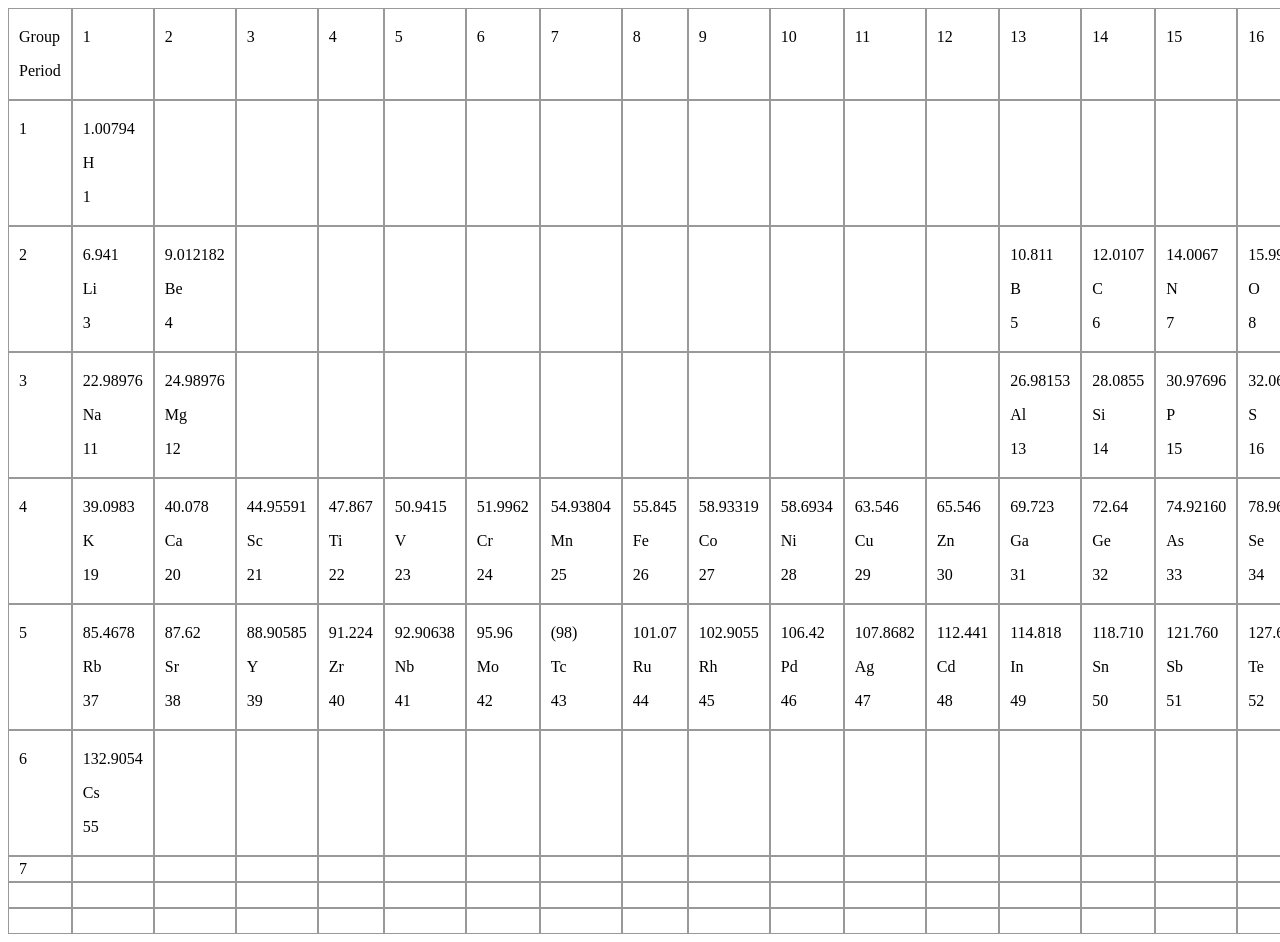
==== d00/ex01/mendeleiev.html @ 8013b0aa "ex00 finished, ex01 not yet" ====
<!-- *********************************************************************** -->
<!--                                                                         -->
<!--                                                      :::      ::::::::  -->
<!-- mendeleiev.html                                    :+:      :+:    :+:  -->
<!--                                                  +:+ +:+         +:+    -->
<!-- By: agalavan <marvin@42.fr>                    +#+  +:+       +#+       -->
<!--                                              +#+#+#+#+#+   +#+          -->
<!-- Created: 2018/04/02 13:09:57 by agalavan          #+#    #+#            -->
<!-- Updated: 2018/04/02 13:09:59 by agalavan         ###   ########.fr      -->
<!--                                                                         -->
<!-- *********************************************************************** -->

<!DOCTYPE html>
<html>
<head>
	<title>Periodic table</title>
	<style>
		/*body {
			margin: 0;
		}*/
		.divTable{
			display: table;
			width: 100%;
		}
		.divTableRow {
			display: table-row;
		}
		.divTableHeading {
			background-color: #EEE;
			display: table-header-group;
		}
		.divTableCell, .divTableHead {
			border: 1px solid #999999;
			display: table-cell;
			padding: 3px 10px;
		}
		.divTableHeading {
			background-color: #EEE;
			display: table-header-group;
			font-weight: bold;
		}
		.divTableFoot {
			background-color: #EEE;
			display: table-footer-group;
			font-weight: bold;
		}
		.divTableBody {
			display: table-row-group;
		}
	</style>
</head>
<body>
	<div class="divTable">
		<div class="divTableBody">
			<div class="divTableRow">
				<div class="divTableCell">
					<p>Group</p>
					<p>Period</p>
				</div>
				<div class="divTableCell">1</div>
				<div class="divTableCell">2</div>
				<div class="divTableCell">3</div>
				<div class="divTableCell">4</div>
				<div class="divTableCell">5</div>
				<div class="divTableCell">6</div>
				<div class="divTableCell">7</div>
				<div class="divTableCell">8</div>
				<div class="divTableCell">9</div>
				<div class="divTableCell">10</div>
				<div class="divTableCell">11</div>
				<div class="divTableCell">12</div>
				<div class="divTableCell">13</div>
				<div class="divTableCell">14</div>
				<div class="divTableCell">15</div>
				<div class="divTableCell">16</div>
				<div class="divTableCell">17</div>
				<div class="divTableCell">18</div>
			</div>
			<div class="divTableRow">
				<div class="divTableCell">1</div>
				<div class="divTableCell">
					<p>1.00794</p>
					<p>H</p>
					<p>1</p>
				</div>
				<div class="divTableCell">&nbsp;</div>
				<div class="divTableCell">&nbsp;</div>
				<div class="divTableCell">&nbsp;</div>
				<div class="divTableCell">&nbsp;</div>
				<div class="divTableCell">&nbsp;</div>
				<div class="divTableCell">&nbsp;</div>
				<div class="divTableCell">&nbsp;</div>
				<div class="divTableCell">&nbsp;</div>
				<div class="divTableCell">&nbsp;</div>
				<div class="divTableCell">&nbsp;</div>
				<div class="divTableCell">&nbsp;</div>
				<div class="divTableCell">&nbsp;</div>
				<div class="divTableCell">&nbsp;</div>
				<div class="divTableCell">&nbsp;</div>
				<div class="divTableCell">&nbsp;</div>
				<div class="divTableCell">&nbsp;</div>
				<div class="divTableCell">
					<p>4.002602</p>
					<p>He</p>
					<p>2</p>
				</div>
			</div>
			<div class="divTableRow">
				<div class="divTableCell">2</div>
				<div class="divTableCell">
					<p>6.941</p>
					<p>Li</p>
					<p>3</p>
				</div>
				<div class="divTableCell">
					<p>9.012182</p>
					<p>Be</p>
					<p>4</p>
				</div>
				<div class="divTableCell">&nbsp;</div>
				<div class="divTableCell">&nbsp;</div>
				<div class="divTableCell">&nbsp;</div>
				<div class="divTableCell">&nbsp;</div>
				<div class="divTableCell">&nbsp;</div>
				<div class="divTableCell">&nbsp;</div>
				<div class="divTableCell">&nbsp;</div>
				<div class="divTableCell">&nbsp;</div>
				<div class="divTableCell">&nbsp;</div>
				<div class="divTableCell">&nbsp;</div>
				<div class="divTableCell">
					<p>10.811</p>
					<p>B</p>
					<p>5</p>
				</div>
				<div class="divTableCell">
					<p>12.0107</p>
					<p>C</p>
					<p>6</p>
				</div>
				<div class="divTableCell">
					<p>14.0067</p>
					<p>N</p>
					<p>7</p>
				</div>
				<div class="divTableCell">
					<p>15.9994</p>
					<p>O</p>
					<p>8</p>
				</div>
				<div class="divTableCell">
					<p>18.998403</p>
					<p>F</p>
					<p>9</p>
				</div>
				<div class="divTableCell">
					<p>20.1797</p>
					<p>Ne</p>
					<p>10</p>
				</div>
			</div>
			<div class="divTableRow">
				<div class="divTableCell">3</div>
				<div class="divTableCell">
					<p>22.98976</p>
					<p>Na</p>
					<p>11</p>
				</div>
				<div class="divTableCell">
					<p>24.98976</p>
					<p>Mg</p>
					<p>12</p>
				</div>
				<div class="divTableCell">&nbsp;</div>
				<div class="divTableCell">&nbsp;</div>
				<div class="divTableCell">&nbsp;</div>
				<div class="divTableCell">&nbsp;</div>
				<div class="divTableCell">&nbsp;</div>
				<div class="divTableCell">&nbsp;</div>
				<div class="divTableCell">&nbsp;</div>
				<div class="divTableCell">&nbsp;</div>
				<div class="divTableCell">&nbsp;</div>
				<div class="divTableCell">&nbsp;</div>
				<div class="divTableCell">
					<p>26.98153</p>
					<p>Al</p>
					<p>13</p>
				</div>
				<div class="divTableCell">
					<p>28.0855</p>
					<p>Si</p>
					<p>14</p>
				</div>
				<div class="divTableCell">
					<p>30.97696</p>
					<p>P</p>
					<p>15</p>
				</div>
				<div class="divTableCell">
					<p>32.065</p>
					<p>S</p>
					<p>16</p>
				</div>
				<div class="divTableCell">
					<p>35.453</p>
					<p>Cl</p>
					<p>17</p>
				</div>
				<div class="divTableCell">
					<p>39.948</p>
					<p>Ar</p>
					<p>18</p>
				</div>
			</div>
			<div class="divTableRow">
				<div class="divTableCell">4</div>
				<div class="divTableCell">
					<p>39.0983</p>
					<p>K</p>
					<p>19</p>
				</div>
				<div class="divTableCell">
					<p>40.078</p>
					<p>Ca</p>
					<p>20</p>
				</div>
				<div class="divTableCell">
					<p>44.95591</p>
					<p>Sc</p>
					<p>21</p>
				</div>
				<div class="divTableCell">
					<p>47.867</p>
					<p>Ti</p>
					<p>22</p>
				</div>
				<div class="divTableCell">
					<p>50.9415</p>
					<p>V</p>
					<p>23</p>
				</div>
				<div class="divTableCell">
					<p>51.9962</p>
					<p>Cr</p>
					<p>24</p>
				</div>
				<div class="divTableCell">
					<p>54.93804</p>
					<p>Mn</p>
					<p>25</p>
				</div>
				<div class="divTableCell">
					<p>55.845</p>
					<p>Fe</p>
					<p>26</p>
				</div>
				<div class="divTableCell">
					<p>58.93319</p>
					<p>Co</p>
					<p>27</p>
				</div>
				<div class="divTableCell">
					<p>58.6934</p>
					<p>Ni</p>
					<p>28</p>
				</div>
				<div class="divTableCell">
					<p>63.546</p>
					<p>Cu</p>
					<p>29</p>
				</div>
				<div class="divTableCell">
					<p>65.546</p>
					<p>Zn</p>
					<p>30</p>
				</div>
				<div class="divTableCell">
					<p>69.723</p>
					<p>Ga</p>
					<p>31</p>
				</div>
				<div class="divTableCell">
					<p>72.64</p>
					<p>Ge</p>
					<p>32</p>
				</div>
				<div class="divTableCell">
					<p>74.92160</p>
					<p>As</p>
					<p>33</p>
				</div>
				<div class="divTableCell">
					<p>78.96</p>
					<p>Se</p>
					<p>34</p>
				</div>
				<div class="divTableCell">
					<p>79.904</p>
					<p>Br</p>
					<p>35</p>
				</div>
				<div class="divTableCell">
					<p>83.798</p>
					<p>Kr</p>
					<p>36</p>
				</div>
			</div>
			<div class="divTableRow">
				<div class="divTableCell">5</div>
				<div class="divTableCell">
					<p>85.4678</p>
					<p>Rb</p>
					<p>37</p>
				</div>
				<div class="divTableCell">
					<p>87.62</p>
					<p>Sr</p>
					<p>38</p>
				</div>
				<div class="divTableCell">
					<p>88.90585</p>
					<p>Y</p>
					<p>39</p>
				</div>
				<div class="divTableCell">
					<p>91.224</p>
					<p>Zr</p>
					<p>40</p>
				</div>
				<div class="divTableCell">
					<p>92.90638</p>
					<p>Nb</p>
					<p>41</p>
				</div>
				<div class="divTableCell">
					<p>95.96</p>
					<p>Mo</p>
					<p>42</p>
				</div>
				<div class="divTableCell">
					<p>(98)</p>
					<p>Tc</p>
					<p>43</p>
				</div>
				<div class="divTableCell">
					<p>101.07</p>
					<p>Ru</p>
					<p>44</p>
				</div>
				<div class="divTableCell">
					<p>102.9055</p>
					<p>Rh</p>
					<p>45</p>
				</div>
				<div class="divTableCell">
					<p>106.42</p>
					<p>Pd</p>
					<p>46</p>
				</div>
				<div class="divTableCell">
					<p>107.8682</p>
					<p>Ag</p>
					<p>47</p>
				</div>
				<div class="divTableCell">
					<p>112.441</p>
					<p>Cd</p>
					<p>48</p>
				</div>
				<div class="divTableCell">
					<p>114.818</p>
					<p>In</p>
					<p>49</p>
				</div>
				<div class="divTableCell">
					<p>118.710</p>
					<p>Sn</p>
					<p>50</p>
				</div>
				<div class="divTableCell">
					<p>121.760</p>
					<p>Sb</p>
					<p>51</p>
				</div>
				<div class="divTableCell">
					<p>127.60</p>
					<p>Te</p>
					<p>52</p>
				</div>
				<div class="divTableCell">
					<p>126.9044</p>
					<p>I</p>
					<p>53</p>
				</div>
				<div class="divTableCell">
					<p>131.293</p>
					<p>Xe</p>
					<p>54</p>
				</div>
			</div>
			<div class="divTableRow">
				<div class="divTableCell">6</div>
				<div class="divTableCell">
					<p>132.9054</p>
					<p>Cs</p>
					<p>55</p>
				</div>
				<div class="divTableCell">&nbsp;</div>
				<div class="divTableCell">&nbsp;</div>
				<div class="divTableCell">&nbsp;</div>
				<div class="divTableCell">&nbsp;</div>
				<div class="divTableCell">&nbsp;</div>
				<div class="divTableCell">&nbsp;</div>
				<div class="divTableCell">&nbsp;</div>
				<div class="divTableCell">&nbsp;</div>
				<div class="divTableCell">&nbsp;</div>
				<div class="divTableCell">&nbsp;</div>
				<div class="divTableCell">&nbsp;</div>
				<div class="divTableCell">&nbsp;</div>
				<div class="divTableCell">&nbsp;</div>
				<div class="divTableCell">&nbsp;</div>
				<div class="divTableCell">&nbsp;</div>
				<div class="divTableCell">&nbsp;</div>
				<div class="divTableCell">&nbsp;</div>
			</div>
			<div class="divTableRow">
				<div class="divTableCell">7</div>
				<div class="divTableCell">&nbsp;</div>
				<div class="divTableCell">&nbsp;</div>
				<div class="divTableCell">&nbsp;</div>
				<div class="divTableCell">&nbsp;</div>
				<div class="divTableCell">&nbsp;</div>
				<div class="divTableCell">&nbsp;</div>
				<div class="divTableCell">&nbsp;</div>
				<div class="divTableCell">&nbsp;</div>
				<div class="divTableCell">&nbsp;</div>
				<div class="divTableCell">&nbsp;</div>
				<div class="divTableCell">&nbsp;</div>
				<div class="divTableCell">&nbsp;</div>
				<div class="divTableCell">&nbsp;</div>
				<div class="divTableCell">&nbsp;</div>
				<div class="divTableCell">&nbsp;</div>
				<div class="divTableCell">&nbsp;</div>
				<div class="divTableCell">&nbsp;</div>
				<div class="divTableCell">&nbsp;</div>
			</div>
			<div class="divTableRow">
				<div class="divTableCell"></div>
				<div class="divTableCell">&nbsp;</div>
				<div class="divTableCell">&nbsp;</div>
				<div class="divTableCell">&nbsp;</div>
				<div class="divTableCell">&nbsp;</div>
				<div class="divTableCell">&nbsp;</div>
				<div class="divTableCell">&nbsp;</div>
				<div class="divTableCell">&nbsp;</div>
				<div class="divTableCell">&nbsp;</div>
				<div class="divTableCell">&nbsp;</div>
				<div class="divTableCell">&nbsp;</div>
				<div class="divTableCell">&nbsp;</div>
				<div class="divTableCell">&nbsp;</div>
				<div class="divTableCell">&nbsp;</div>
				<div class="divTableCell">&nbsp;</div>
				<div class="divTableCell">&nbsp;</div>
				<div class="divTableCell">&nbsp;</div>
				<div class="divTableCell">&nbsp;</div>
				<div class="divTableCell">&nbsp;</div>
			</div>
			<div class="divTableRow">
				<div class="divTableCell">&nbsp;</div>
				<div class="divTableCell">&nbsp;</div>
				<div class="divTableCell">&nbsp;</div>
				<div class="divTableCell">&nbsp;</div>
				<div class="divTableCell">&nbsp;</div>
				<div class="divTableCell">&nbsp;</div>
				<div class="divTableCell">&nbsp;</div>
				<div class="divTableCell">&nbsp;</div>
				<div class="divTableCell">&nbsp;</div>
				<div class="divTableCell">&nbsp;</div>
				<div class="divTableCell">&nbsp;</div>
				<div class="divTableCell">&nbsp;</div>
				<div class="divTableCell">&nbsp;</div>
				<div class="divTableCell">&nbsp;</div>
				<div class="divTableCell">&nbsp;</div>
				<div class="divTableCell">&nbsp;</div>
				<div class="divTableCell">&nbsp;</div>
				<div class="divTableCell">&nbsp;</div>
				<div class="divTableCell">&nbsp;</div>
			</div>
		</div>
	</div>
</body>
</html>
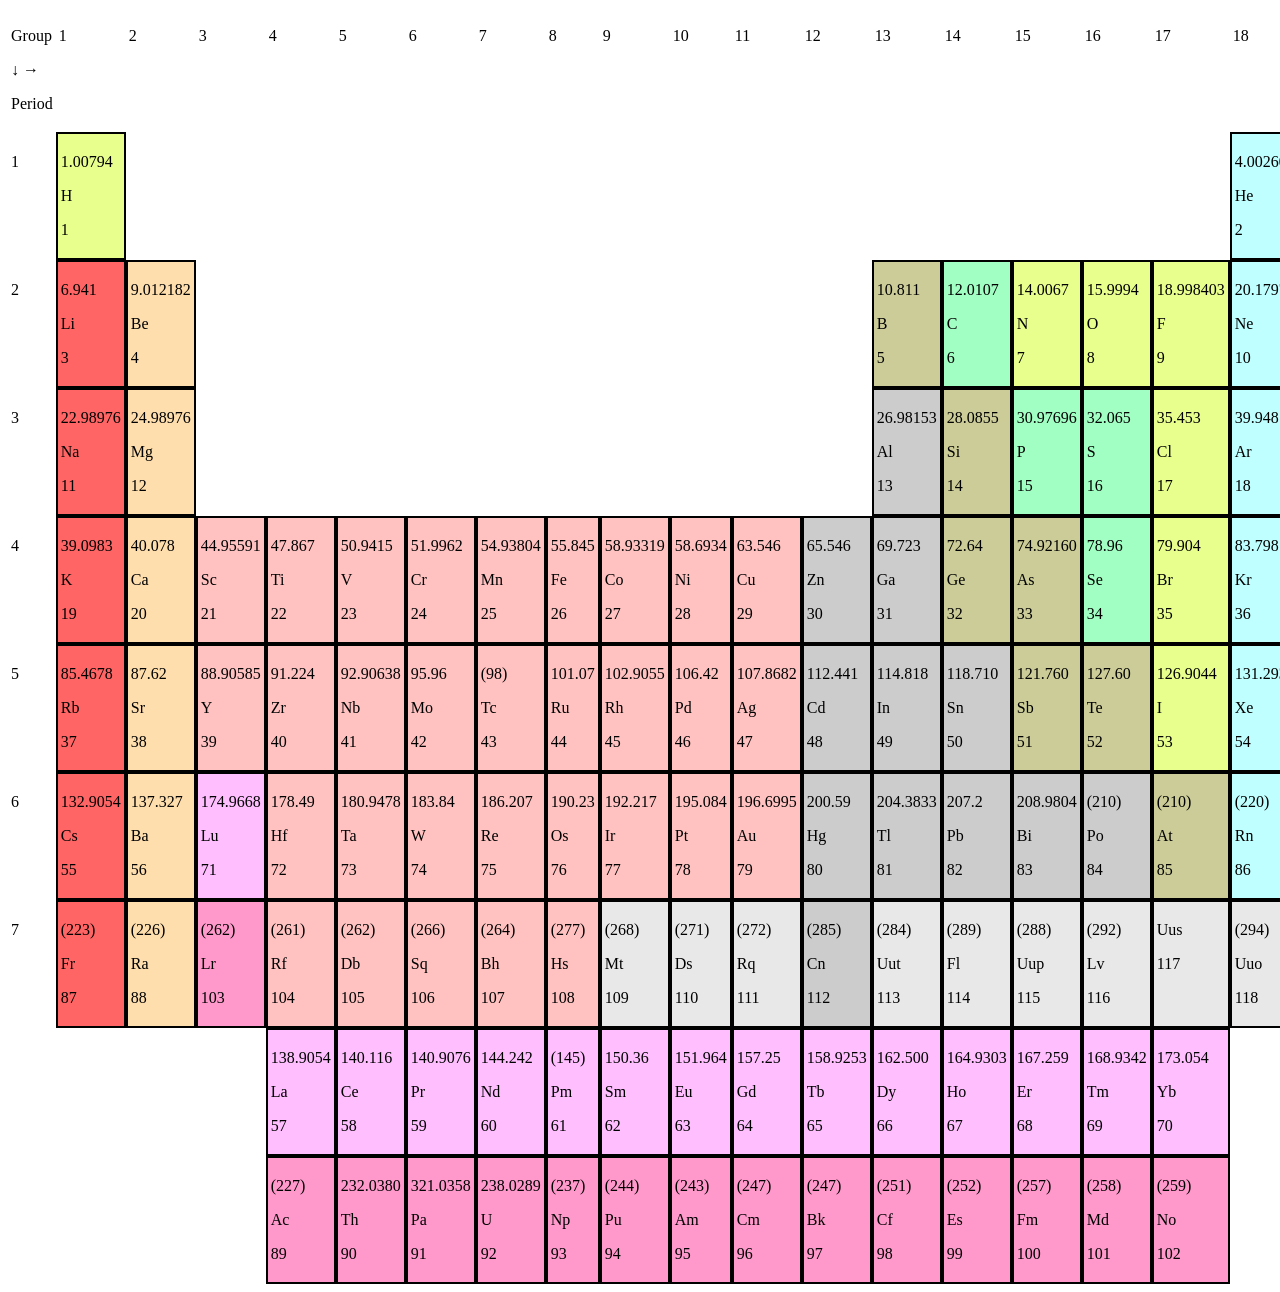
==== commit 9eafe4d9: "ex01 in process" ====
--- a/d00/ex01/mendeleiev.html
+++ b/d00/ex01/mendeleiev.html
@@ -30,9 +30,12 @@
 			display: table-header-group;
 		}
 		.divTableCell, .divTableHead {
-			border: 1px solid #999999;
+			border: 2px solid #000;
 			display: table-cell;
-			padding: 3px 10px;
+			padding: 3px 3px;
+			margin: 9px;
+			width: 30px;
+			height: 30px;
 		}
 		.divTableHeading {
 			background-color: #EEE;
@@ -47,443 +50,718 @@
 		.divTableBody {
 			display: table-row-group;
 		}
+
+		/* spicial styles */
+		.col-row-numbers {
+			background-color: #fff;
+			border: none;
+
+		}
+		.hide {
+			visibility: hidden;
+		}
+		.helium {background-color: #e8ff8e; }
+		.first-column {background-color: #ff6564; }
+		.second-column {background-color: #ffdead; }
+		.third-color {background-color: #ffc2c1; }
+		.fourth-color {background-color: #ffbfff; }
+		.fiveth-color {background-color: #ff99cc; }
+		.sixth-color {background-color: #e8e8e8; }
+		.seventh-color {background-color: #cccccc; }
+		.eighth-color {background-color: #cbcc97; }
+		.nineth-color {background-color: #a1ffc3; }
+		.tenth-color {background-color: #e8ff8e; }
+		.eleventh-color {background-color: #bfffff; }
 	</style>
 </head>
 <body>
 	<div class="divTable">
 		<div class="divTableBody">
 			<div class="divTableRow">
-				<div class="divTableCell">
+				<div class="divTableCell col-row-numbers">
 					<p>Group</p>
+					<p>&darr; &rarr;</p>
 					<p>Period</p>
 				</div>
-				<div class="divTableCell">1</div>
-				<div class="divTableCell">2</div>
-				<div class="divTableCell">3</div>
-				<div class="divTableCell">4</div>
-				<div class="divTableCell">5</div>
-				<div class="divTableCell">6</div>
-				<div class="divTableCell">7</div>
-				<div class="divTableCell">8</div>
-				<div class="divTableCell">9</div>
-				<div class="divTableCell">10</div>
-				<div class="divTableCell">11</div>
-				<div class="divTableCell">12</div>
-				<div class="divTableCell">13</div>
-				<div class="divTableCell">14</div>
-				<div class="divTableCell">15</div>
-				<div class="divTableCell">16</div>
-				<div class="divTableCell">17</div>
-				<div class="divTableCell">18</div>
-			</div>
-			<div class="divTableRow">
-				<div class="divTableCell">1</div>
-				<div class="divTableCell">
+				<div class="divTableCell col-row-numbers">1</div>
+				<div class="divTableCell col-row-numbers">2</div>
+				<div class="divTableCell col-row-numbers">3</div>
+				<div class="divTableCell col-row-numbers">4</div>
+				<div class="divTableCell col-row-numbers">5</div>
+				<div class="divTableCell col-row-numbers">6</div>
+				<div class="divTableCell col-row-numbers">7</div>
+				<div class="divTableCell col-row-numbers">8</div>
+				<div class="divTableCell col-row-numbers">9</div>
+				<div class="divTableCell col-row-numbers">10</div>
+				<div class="divTableCell col-row-numbers">11</div>
+				<div class="divTableCell col-row-numbers">12</div>
+				<div class="divTableCell col-row-numbers">13</div>
+				<div class="divTableCell col-row-numbers">14</div>
+				<div class="divTableCell col-row-numbers">15</div>
+				<div class="divTableCell col-row-numbers">16</div>
+				<div class="divTableCell col-row-numbers">17</div>
+				<div class="divTableCell col-row-numbers">18</div>
+			</div>
+			<div class="divTableRow">
+				<div class="divTableCell col-row-numbers">1</div>
+				<div class="divTableCell helium">
 					<p>1.00794</p>
 					<p>H</p>
 					<p>1</p>
 				</div>
-				<div class="divTableCell">&nbsp;</div>
-				<div class="divTableCell">&nbsp;</div>
-				<div class="divTableCell">&nbsp;</div>
-				<div class="divTableCell">&nbsp;</div>
-				<div class="divTableCell">&nbsp;</div>
-				<div class="divTableCell">&nbsp;</div>
-				<div class="divTableCell">&nbsp;</div>
-				<div class="divTableCell">&nbsp;</div>
-				<div class="divTableCell">&nbsp;</div>
-				<div class="divTableCell">&nbsp;</div>
-				<div class="divTableCell">&nbsp;</div>
-				<div class="divTableCell">&nbsp;</div>
-				<div class="divTableCell">&nbsp;</div>
-				<div class="divTableCell">&nbsp;</div>
-				<div class="divTableCell">&nbsp;</div>
-				<div class="divTableCell">&nbsp;</div>
-				<div class="divTableCell">
+				<div class="divTableCell hide">&nbsp;</div>
+				<div class="divTableCell hide">&nbsp;</div>
+				<div class="divTableCell hide">&nbsp;</div>
+				<div class="divTableCell hide">&nbsp;</div>
+				<div class="divTableCell hide">&nbsp;</div>
+				<div class="divTableCell hide">&nbsp;</div>
+				<div class="divTableCell hide">&nbsp;</div>
+				<div class="divTableCell hide">&nbsp;</div>
+				<div class="divTableCell hide">&nbsp;</div>
+				<div class="divTableCell hide">&nbsp;</div>
+				<div class="divTableCell hide">&nbsp;</div>
+				<div class="divTableCell hide">&nbsp;</div>
+				<div class="divTableCell hide">&nbsp;</div>
+				<div class="divTableCell hide">&nbsp;</div>
+				<div class="divTableCell hide">&nbsp;</div>
+				<div class="divTableCell hide">&nbsp;</div>
+				<div class="divTableCell eleventh-color">
 					<p>4.002602</p>
 					<p>He</p>
 					<p>2</p>
 				</div>
 			</div>
 			<div class="divTableRow">
-				<div class="divTableCell">2</div>
-				<div class="divTableCell">
+				<div class="divTableCell col-row-numbers">2</div>
+				<div class="divTableCell first-column">
 					<p>6.941</p>
 					<p>Li</p>
 					<p>3</p>
 				</div>
-				<div class="divTableCell">
+				<div class="divTableCell second-column">
 					<p>9.012182</p>
 					<p>Be</p>
 					<p>4</p>
 				</div>
-				<div class="divTableCell">&nbsp;</div>
-				<div class="divTableCell">&nbsp;</div>
-				<div class="divTableCell">&nbsp;</div>
-				<div class="divTableCell">&nbsp;</div>
-				<div class="divTableCell">&nbsp;</div>
-				<div class="divTableCell">&nbsp;</div>
-				<div class="divTableCell">&nbsp;</div>
-				<div class="divTableCell">&nbsp;</div>
-				<div class="divTableCell">&nbsp;</div>
-				<div class="divTableCell">&nbsp;</div>
-				<div class="divTableCell">
+				<div class="divTableCell hide">&nbsp;</div>
+				<div class="divTableCell hide">&nbsp;</div>
+				<div class="divTableCell hide">&nbsp;</div>
+				<div class="divTableCell hide">&nbsp;</div>
+				<div class="divTableCell hide">&nbsp;</div>
+				<div class="divTableCell hide">&nbsp;</div>
+				<div class="divTableCell hide">&nbsp;</div>
+				<div class="divTableCell hide">&nbsp;</div>
+				<div class="divTableCell hide">&nbsp;</div>
+				<div class="divTableCell hide">&nbsp;</div>
+				<div class="divTableCell eighth-color">
 					<p>10.811</p>
 					<p>B</p>
 					<p>5</p>
 				</div>
-				<div class="divTableCell">
+				<div class="divTableCell nineth-color">
 					<p>12.0107</p>
 					<p>C</p>
 					<p>6</p>
 				</div>
-				<div class="divTableCell">
+				<div class="divTableCell tenth-color">
 					<p>14.0067</p>
 					<p>N</p>
 					<p>7</p>
 				</div>
-				<div class="divTableCell">
+				<div class="divTableCell tenth-color">
 					<p>15.9994</p>
 					<p>O</p>
 					<p>8</p>
 				</div>
-				<div class="divTableCell">
+				<div class="divTableCell tenth-color">
 					<p>18.998403</p>
 					<p>F</p>
 					<p>9</p>
 				</div>
-				<div class="divTableCell">
+				<div class="divTableCell eleventh-color">
 					<p>20.1797</p>
 					<p>Ne</p>
 					<p>10</p>
 				</div>
 			</div>
 			<div class="divTableRow">
-				<div class="divTableCell">3</div>
-				<div class="divTableCell">
+				<div class="divTableCell col-row-numbers">3</div>
+				<div class="divTableCell first-column">
 					<p>22.98976</p>
 					<p>Na</p>
 					<p>11</p>
 				</div>
-				<div class="divTableCell">
+				<div class="divTableCell second-column">
 					<p>24.98976</p>
 					<p>Mg</p>
 					<p>12</p>
 				</div>
-				<div class="divTableCell">&nbsp;</div>
-				<div class="divTableCell">&nbsp;</div>
-				<div class="divTableCell">&nbsp;</div>
-				<div class="divTableCell">&nbsp;</div>
-				<div class="divTableCell">&nbsp;</div>
-				<div class="divTableCell">&nbsp;</div>
-				<div class="divTableCell">&nbsp;</div>
-				<div class="divTableCell">&nbsp;</div>
-				<div class="divTableCell">&nbsp;</div>
-				<div class="divTableCell">&nbsp;</div>
-				<div class="divTableCell">
+				<div class="divTableCell hide">&nbsp;</div>
+				<div class="divTableCell hide">&nbsp;</div>
+				<div class="divTableCell hide">&nbsp;</div>
+				<div class="divTableCell hide">&nbsp;</div>
+				<div class="divTableCell hide">&nbsp;</div>
+				<div class="divTableCell hide">&nbsp;</div>
+				<div class="divTableCell hide">&nbsp;</div>
+				<div class="divTableCell hide">&nbsp;</div>
+				<div class="divTableCell hide">&nbsp;</div>
+				<div class="divTableCell hide">&nbsp;</div>
+				<div class="divTableCell seventh-color">
 					<p>26.98153</p>
 					<p>Al</p>
 					<p>13</p>
 				</div>
-				<div class="divTableCell">
+				<div class="divTableCell eighth-color">
 					<p>28.0855</p>
 					<p>Si</p>
 					<p>14</p>
 				</div>
-				<div class="divTableCell">
+				<div class="divTableCell nineth-color">
 					<p>30.97696</p>
 					<p>P</p>
 					<p>15</p>
 				</div>
-				<div class="divTableCell">
+				<div class="divTableCell nineth-color">
 					<p>32.065</p>
 					<p>S</p>
 					<p>16</p>
 				</div>
-				<div class="divTableCell">
+				<div class="divTableCell tenth-color">
 					<p>35.453</p>
 					<p>Cl</p>
 					<p>17</p>
 				</div>
-				<div class="divTableCell">
+				<div class="divTableCell eleventh-color">
 					<p>39.948</p>
 					<p>Ar</p>
 					<p>18</p>
 				</div>
 			</div>
 			<div class="divTableRow">
-				<div class="divTableCell">4</div>
-				<div class="divTableCell">
+				<div class="divTableCell col-row-numbers">4</div>
+				<div class="divTableCell first-column">
 					<p>39.0983</p>
 					<p>K</p>
 					<p>19</p>
 				</div>
-				<div class="divTableCell">
+				<div class="divTableCell second-column">
 					<p>40.078</p>
 					<p>Ca</p>
 					<p>20</p>
 				</div>
-				<div class="divTableCell">
+				<div class="divTableCell third-color">
 					<p>44.95591</p>
 					<p>Sc</p>
 					<p>21</p>
 				</div>
-				<div class="divTableCell">
+				<div class="divTableCell third-color">
 					<p>47.867</p>
 					<p>Ti</p>
 					<p>22</p>
 				</div>
-				<div class="divTableCell">
+				<div class="divTableCell third-color">
 					<p>50.9415</p>
 					<p>V</p>
 					<p>23</p>
 				</div>
-				<div class="divTableCell">
+				<div class="divTableCell third-color">
 					<p>51.9962</p>
 					<p>Cr</p>
 					<p>24</p>
 				</div>
-				<div class="divTableCell">
+				<div class="divTableCell third-color">
 					<p>54.93804</p>
 					<p>Mn</p>
 					<p>25</p>
 				</div>
-				<div class="divTableCell">
+				<div class="divTableCell third-color">
 					<p>55.845</p>
 					<p>Fe</p>
 					<p>26</p>
 				</div>
-				<div class="divTableCell">
+				<div class="divTableCell third-color">
 					<p>58.93319</p>
 					<p>Co</p>
 					<p>27</p>
 				</div>
-				<div class="divTableCell">
+				<div class="divTableCell third-color">
 					<p>58.6934</p>
 					<p>Ni</p>
 					<p>28</p>
 				</div>
-				<div class="divTableCell">
+				<div class="divTableCell third-color">
 					<p>63.546</p>
 					<p>Cu</p>
 					<p>29</p>
 				</div>
-				<div class="divTableCell">
+				<div class="divTableCell seventh-color">
 					<p>65.546</p>
 					<p>Zn</p>
 					<p>30</p>
 				</div>
-				<div class="divTableCell">
+				<div class="divTableCell seventh-color">
 					<p>69.723</p>
 					<p>Ga</p>
 					<p>31</p>
 				</div>
-				<div class="divTableCell">
+				<div class="divTableCell eighth-color">
 					<p>72.64</p>
 					<p>Ge</p>
 					<p>32</p>
 				</div>
-				<div class="divTableCell">
+				<div class="divTableCell eighth-color">
 					<p>74.92160</p>
 					<p>As</p>
 					<p>33</p>
 				</div>
-				<div class="divTableCell">
+				<div class="divTableCell nineth-color">
 					<p>78.96</p>
 					<p>Se</p>
 					<p>34</p>
 				</div>
-				<div class="divTableCell">
+				<div class="divTableCell tenth-color">
 					<p>79.904</p>
 					<p>Br</p>
 					<p>35</p>
 				</div>
-				<div class="divTableCell">
+				<div class="divTableCell eleventh-color">
 					<p>83.798</p>
 					<p>Kr</p>
 					<p>36</p>
 				</div>
 			</div>
 			<div class="divTableRow">
-				<div class="divTableCell">5</div>
-				<div class="divTableCell">
+				<div class="divTableCell col-row-numbers">5</div>
+				<div class="divTableCell first-column">
 					<p>85.4678</p>
 					<p>Rb</p>
 					<p>37</p>
 				</div>
-				<div class="divTableCell">
+				<div class="divTableCell second-column">
 					<p>87.62</p>
 					<p>Sr</p>
 					<p>38</p>
 				</div>
-				<div class="divTableCell">
+				<div class="divTableCell third-color">
 					<p>88.90585</p>
 					<p>Y</p>
 					<p>39</p>
 				</div>
-				<div class="divTableCell">
+				<div class="divTableCell third-color">
 					<p>91.224</p>
 					<p>Zr</p>
 					<p>40</p>
 				</div>
-				<div class="divTableCell">
+				<div class="divTableCell third-color">
 					<p>92.90638</p>
 					<p>Nb</p>
 					<p>41</p>
 				</div>
-				<div class="divTableCell">
+				<div class="divTableCell third-color">
 					<p>95.96</p>
 					<p>Mo</p>
 					<p>42</p>
 				</div>
-				<div class="divTableCell">
+				<div class="divTableCell third-color">
 					<p>(98)</p>
 					<p>Tc</p>
 					<p>43</p>
 				</div>
-				<div class="divTableCell">
+				<div class="divTableCell third-color">
 					<p>101.07</p>
 					<p>Ru</p>
 					<p>44</p>
 				</div>
-				<div class="divTableCell">
+				<div class="divTableCell third-color">
 					<p>102.9055</p>
 					<p>Rh</p>
 					<p>45</p>
 				</div>
-				<div class="divTableCell">
+				<div class="divTableCell third-color">
 					<p>106.42</p>
 					<p>Pd</p>
 					<p>46</p>
 				</div>
-				<div class="divTableCell">
+				<div class="divTableCell third-color">
 					<p>107.8682</p>
 					<p>Ag</p>
 					<p>47</p>
 				</div>
-				<div class="divTableCell">
+				<div class="divTableCell seventh-color">
 					<p>112.441</p>
 					<p>Cd</p>
 					<p>48</p>
 				</div>
-				<div class="divTableCell">
+				<div class="divTableCell seventh-color">
 					<p>114.818</p>
 					<p>In</p>
 					<p>49</p>
 				</div>
-				<div class="divTableCell">
+				<div class="divTableCell seventh-color">
 					<p>118.710</p>
 					<p>Sn</p>
 					<p>50</p>
 				</div>
-				<div class="divTableCell">
+				<div class="divTableCell eighth-color">
 					<p>121.760</p>
 					<p>Sb</p>
 					<p>51</p>
 				</div>
-				<div class="divTableCell">
+				<div class="divTableCell eighth-color">
 					<p>127.60</p>
 					<p>Te</p>
 					<p>52</p>
 				</div>
-				<div class="divTableCell">
+				<div class="divTableCell tenth-color">
 					<p>126.9044</p>
 					<p>I</p>
 					<p>53</p>
 				</div>
-				<div class="divTableCell">
+				<div class="divTableCell eleventh-color">
 					<p>131.293</p>
 					<p>Xe</p>
 					<p>54</p>
 				</div>
 			</div>
 			<div class="divTableRow">
-				<div class="divTableCell">6</div>
-				<div class="divTableCell">
+				<div class="divTableCell col-row-numbers">6</div>
+				<div class="divTableCell first-column">
 					<p>132.9054</p>
 					<p>Cs</p>
 					<p>55</p>
 				</div>
-				<div class="divTableCell">&nbsp;</div>
-				<div class="divTableCell">&nbsp;</div>
-				<div class="divTableCell">&nbsp;</div>
-				<div class="divTableCell">&nbsp;</div>
-				<div class="divTableCell">&nbsp;</div>
-				<div class="divTableCell">&nbsp;</div>
-				<div class="divTableCell">&nbsp;</div>
-				<div class="divTableCell">&nbsp;</div>
-				<div class="divTableCell">&nbsp;</div>
-				<div class="divTableCell">&nbsp;</div>
-				<div class="divTableCell">&nbsp;</div>
-				<div class="divTableCell">&nbsp;</div>
-				<div class="divTableCell">&nbsp;</div>
-				<div class="divTableCell">&nbsp;</div>
-				<div class="divTableCell">&nbsp;</div>
-				<div class="divTableCell">&nbsp;</div>
-				<div class="divTableCell">&nbsp;</div>
-			</div>
-			<div class="divTableRow">
-				<div class="divTableCell">7</div>
-				<div class="divTableCell">&nbsp;</div>
-				<div class="divTableCell">&nbsp;</div>
-				<div class="divTableCell">&nbsp;</div>
-				<div class="divTableCell">&nbsp;</div>
-				<div class="divTableCell">&nbsp;</div>
-				<div class="divTableCell">&nbsp;</div>
-				<div class="divTableCell">&nbsp;</div>
-				<div class="divTableCell">&nbsp;</div>
-				<div class="divTableCell">&nbsp;</div>
-				<div class="divTableCell">&nbsp;</div>
-				<div class="divTableCell">&nbsp;</div>
-				<div class="divTableCell">&nbsp;</div>
-				<div class="divTableCell">&nbsp;</div>
-				<div class="divTableCell">&nbsp;</div>
-				<div class="divTableCell">&nbsp;</div>
-				<div class="divTableCell">&nbsp;</div>
-				<div class="divTableCell">&nbsp;</div>
-				<div class="divTableCell">&nbsp;</div>
-			</div>
-			<div class="divTableRow">
-				<div class="divTableCell"></div>
-				<div class="divTableCell">&nbsp;</div>
-				<div class="divTableCell">&nbsp;</div>
-				<div class="divTableCell">&nbsp;</div>
-				<div class="divTableCell">&nbsp;</div>
-				<div class="divTableCell">&nbsp;</div>
-				<div class="divTableCell">&nbsp;</div>
-				<div class="divTableCell">&nbsp;</div>
-				<div class="divTableCell">&nbsp;</div>
-				<div class="divTableCell">&nbsp;</div>
-				<div class="divTableCell">&nbsp;</div>
-				<div class="divTableCell">&nbsp;</div>
-				<div class="divTableCell">&nbsp;</div>
-				<div class="divTableCell">&nbsp;</div>
-				<div class="divTableCell">&nbsp;</div>
-				<div class="divTableCell">&nbsp;</div>
-				<div class="divTableCell">&nbsp;</div>
-				<div class="divTableCell">&nbsp;</div>
-				<div class="divTableCell">&nbsp;</div>
-			</div>
-			<div class="divTableRow">
-				<div class="divTableCell">&nbsp;</div>
-				<div class="divTableCell">&nbsp;</div>
-				<div class="divTableCell">&nbsp;</div>
-				<div class="divTableCell">&nbsp;</div>
-				<div class="divTableCell">&nbsp;</div>
-				<div class="divTableCell">&nbsp;</div>
-				<div class="divTableCell">&nbsp;</div>
-				<div class="divTableCell">&nbsp;</div>
-				<div class="divTableCell">&nbsp;</div>
-				<div class="divTableCell">&nbsp;</div>
-				<div class="divTableCell">&nbsp;</div>
-				<div class="divTableCell">&nbsp;</div>
-				<div class="divTableCell">&nbsp;</div>
-				<div class="divTableCell">&nbsp;</div>
-				<div class="divTableCell">&nbsp;</div>
-				<div class="divTableCell">&nbsp;</div>
-				<div class="divTableCell">&nbsp;</div>
-				<div class="divTableCell">&nbsp;</div>
-				<div class="divTableCell">&nbsp;</div>
+				<div class="divTableCell second-column">
+					<p>137.327</p>
+					<p>Ba</p>
+					<p>56</p>
+				</div>
+				<div class="divTableCell fourth-color">
+					<p>174.9668</p>
+					<p>Lu</p>
+					<p>71</p>
+				</div>
+				<div class="divTableCell third-color">
+					<p>178.49</p>
+					<p>Hf</p>
+					<p>72</p>
+				</div>
+				<div class="divTableCell third-color">
+					<p>180.9478</p>
+					<p>Ta</p>
+					<p>73</p>
+				</div>
+				<div class="divTableCell third-color">
+					<p>183.84</p>
+					<p>W</p>
+					<p>74</p>
+				</div>
+				<div class="divTableCell third-color">
+					<p>186.207</p>
+					<p>Re</p>
+					<p>75</p>
+				</div>
+				<div class="divTableCell third-color">
+					<p>190.23</p>
+					<p>Os</p>
+					<p>76</p>
+				</div>
+				<div class="divTableCell third-color">
+					<p>192.217</p>
+					<p>Ir</p>
+					<p>77</p>
+				</div>
+				<div class="divTableCell third-color">
+					<p>195.084</p>
+					<p>Pt</p>
+					<p>78</p>
+				</div>
+				<div class="divTableCell third-color">
+					<p>196.6995</p>
+					<p>Au</p>
+					<p>79</p>
+				</div>
+				<div class="divTableCell seventh-color">
+					<p>200.59</p>
+					<p>Hg</p>
+					<p>80</p>
+				</div>
+				<div class="divTableCell seventh-color">
+					<p>204.3833</p>
+					<p>Tl</p>
+					<p>81</p>
+				</div>
+				<div class="divTableCell seventh-color">
+					<p>207.2</p>
+					<p>Pb</p>
+					<p>82</p>
+				</div>
+				<div class="divTableCell seventh-color">
+					<p>208.9804</p>
+					<p>Bi</p>
+					<p>83</p>
+				</div>
+				<div class="divTableCell seventh-color">
+					<p>(210)</p>
+					<p>Po</p>
+					<p>84</p>
+				</div>
+				<div class="divTableCell eighth-color">
+					<p>(210)</p>
+					<p>At</p>
+					<p>85</p>
+				</div>
+				<div class="divTableCell eleventh-color">
+					<p>(220)</p>
+					<p>Rn</p>
+					<p>86</p>
+				</div>
+			</div>
+			<div class="divTableRow">
+				<div class="divTableCell col-row-numbers">7</div>
+				<div class="divTableCell first-column">
+					<p>(223)</p>
+					<p>Fr</p>
+					<p>87</p>
+				</div>
+				<div class="divTableCell second-column">
+					<p>(226)</p>
+					<p>Ra</p>
+					<p>88</p>
+				</div>
+				<div class="divTableCell fiveth-color">
+					<p>(262)</p>
+					<p>Lr</p>
+					<p>103</p>
+				</div>
+				<div class="divTableCell third-color">
+					<p>(261)</p>
+					<p>Rf</p>
+					<p>104</p>
+				</div>
+				<div class="divTableCell third-color">
+					<p>(262)</p>
+					<p>Db</p>
+					<p>105</p>
+				</div>
+				<div class="divTableCell third-color">
+					<p>(266)</p>
+					<p>Sq</p>
+					<p>106</p>
+				</div>
+				<div class="divTableCell third-color">
+					<p>(264)</p>
+					<p>Bh</p>
+					<p>107</p>
+				</div>
+				<div class="divTableCell third-color">
+					<p>(277)</p>
+					<p>Hs</p>
+					<p>108</p>
+				</div>
+				<div class="divTableCell sixth-color">
+					<p>(268)</p>
+					<p>Mt</p>
+					<p>109</p>
+				</div>
+				<div class="divTableCell sixth-color">
+					<p>(271)</p>
+					<p>Ds</p>
+					<p>110</p>
+				</div>
+				<div class="divTableCell sixth-color">
+					<p>(272)</p>
+					<p>Rq</p>
+					<p>111</p>
+				</div>
+				<div class="divTableCell seventh-color">
+					<p>(285)</p>
+					<p>Cn</p>
+					<p>112</p>
+				</div>
+				<div class="divTableCell sixth-color">
+					<p>(284)</p>
+					<p>Uut</p>
+					<p>113</p>
+				</div>
+				<div class="divTableCell sixth-color">
+					<p>(289)</p>
+					<p>Fl</p>
+					<p>114</p>
+				</div>
+				<div class="divTableCell sixth-color">
+					<p>(288)</p>
+					<p>Uup</p>
+					<p>115</p>
+				</div>
+				<div class="divTableCell sixth-color">
+					<p>(292)</p>
+					<p>Lv</p>
+					<p>116</p>
+				</div>
+				<div class="divTableCell sixth-color">
+					<p></p>
+					<p>Uus</p>
+					<p>117</p>
+				</div>
+				<div class="divTableCell sixth-color">
+					<p>(294)</p>
+					<p>Uuo</p>
+					<p>118</p>
+				</div>
+			</div>
+			<div class="divTableRow">
+				<div class="divTableCell hide">&nbsp;</div>
+				<div class="divTableCell hide">&nbsp;</div>
+				<div class="divTableCell hide">&nbsp;</div>
+				<div class="divTableCell hide">&nbsp;</div>
+				<div class="divTableCell fourth-color">
+					<p>138.9054</p>
+					<p>La</p>
+					<p>57</p>
+				</div>
+				<div class="divTableCell fourth-color">
+					<p>140.116</p>
+					<p>Ce</p>
+					<p>58</p>
+				</div>
+				<div class="divTableCell fourth-color">
+					<p>140.9076</p>
+					<p>Pr</p>
+					<p>59</p>
+				</div>
+				<div class="divTableCell fourth-color">
+					<p>144.242</p>
+					<p>Nd</p>
+					<p>60</p>
+				</div>
+				<div class="divTableCell fourth-color">
+					<p>(145)</p>
+					<p>Pm</p>
+					<p>61</p>
+				</div>
+				<div class="divTableCell fourth-color">
+					<p>150.36</p>
+					<p>Sm</p>
+					<p>62</p>
+				</div>
+				<div class="divTableCell fourth-color">
+					<p>151.964</p>
+					<p>Eu</p>
+					<p>63</p>
+				</div>
+				<div class="divTableCell fourth-color">
+					<p>157.25</p>
+					<p>Gd</p>
+					<p>64</p>
+				</div>
+				<div class="divTableCell fourth-color">
+					<p>158.9253</p>
+					<p>Tb</p>
+					<p>65</p>
+				</div>
+				<div class="divTableCell fourth-color">
+					<p>162.500</p>
+					<p>Dy</p>
+					<p>66</p>
+				</div>
+				<div class="divTableCell fourth-color">
+					<p>164.9303</p>
+					<p>Ho</p>
+					<p>67</p>
+				</div>
+				<div class="divTableCell fourth-color">
+					<p>167.259</p>
+					<p>Er</p>
+					<p>68</p>
+				</div>
+				<div class="divTableCell fourth-color">
+					<p>168.9342</p>
+					<p>Tm</p>
+					<p>69</p>
+				</div>
+				<div class="divTableCell fourth-color">
+					<p>173.054</p>
+					<p>Yb</p>
+					<p>70</p>
+				</div>
+				<div class="divTableCell hide">&nbsp;</div>
+			</div>
+			<div class="divTableRow">
+				<div class="divTableCell hide">&nbsp;</div>
+				<div class="divTableCell hide">&nbsp;</div>
+				<div class="divTableCell hide">&nbsp;</div>
+				<div class="divTableCell hide">&nbsp;</div>
+				<div class="divTableCell fiveth-color">
+					<p>(227)</p>
+					<p>Ac</p>
+					<p>89</p>
+				</div>
+				<div class="divTableCell fiveth-color">
+					<p>232.0380</p>
+					<p>Th</p>
+					<p>90</p>
+				</div>
+				<div class="divTableCell fiveth-color">
+					<p>321.0358</p>
+					<p>Pa</p>
+					<p>91</p>
+				</div>
+				<div class="divTableCell fiveth-color">
+					<p>238.0289</p>
+					<p>U</p>
+					<p>92</p>
+				</div>
+				<div class="divTableCell fiveth-color">
+					<p>(237)</p>
+					<p>Np</p>
+					<p>93</p>
+				</div>
+				<div class="divTableCell fiveth-color">
+					<p>(244)</p>
+					<p>Pu</p>
+					<p>94</p>
+				</div>
+				<div class="divTableCell fiveth-color">
+					<p>(243)</p>
+					<p>Am</p>
+					<p>95</p>
+				</div>
+				<div class="divTableCell fiveth-color">
+					<p>(247)</p>
+					<p>Cm</p>
+					<p>96</p>
+				</div>
+				<div class="divTableCell fiveth-color">
+					<p>(247)</p>
+					<p>Bk</p>
+					<p>97</p>
+				</div>
+				<div class="divTableCell fiveth-color">
+					<p>(251)</p>
+					<p>Cf</p>
+					<p>98</p>
+				</div>
+				<div class="divTableCell fiveth-color">
+					<p>(252)</p>
+					<p>Es</p>
+					<p>99</p>
+				</div>
+				<div class="divTableCell fiveth-color">
+					<p>(257)</p>
+					<p>Fm</p>
+					<p>100</p>
+				</div>
+				<div class="divTableCell fiveth-color">
+					<p>(258)</p>
+					<p>Md</p>
+					<p>101</p>
+				</div>
+				<div class="divTableCell fiveth-color">
+					<p>(259)</p>
+					<p>No</p>
+					<p>102</p>
+				</div>
+				<div class="divTableCell hide">&nbsp;</div>
 			</div>
 		</div>
 	</div>
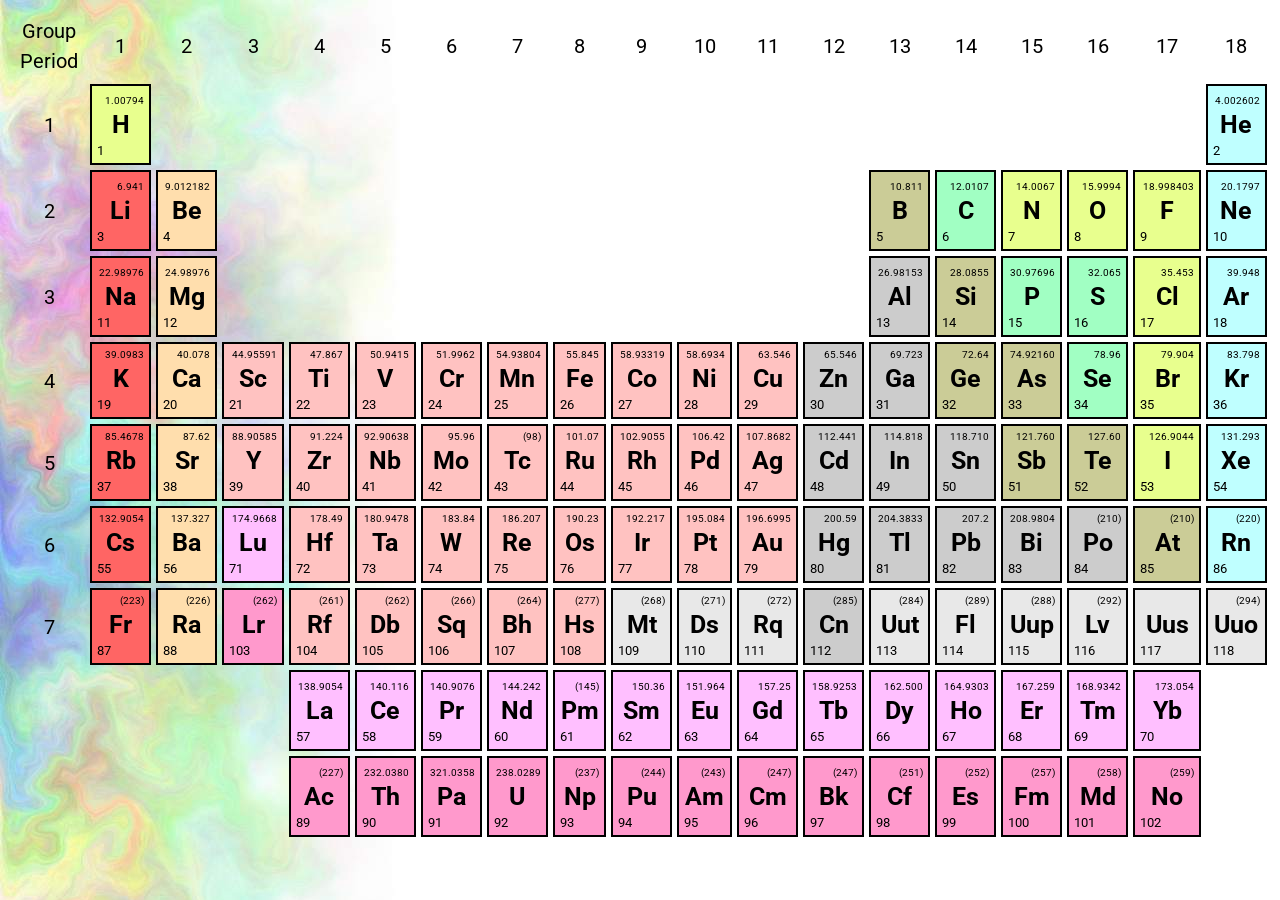
==== commit b3985d95: "ex02 fished" ====
--- a/d00/ex01/mendeleiev.html
+++ b/d00/ex01/mendeleiev.html
@@ -15,47 +15,60 @@
 <head>
 	<title>Periodic table</title>
 	<style>
-		/*body {
-			margin: 0;
-		}*/
+		@import url('https://fonts.googleapis.com/css?family=Roboto');
+		body {
+			font-family: 'Roboto', sans-serif;
+			background: url("img/background.jpg") repeat;
+			background-size: 100%;
+		}
 		.divTable{
 			display: table;
 			width: 100%;
+			border-spacing: 5px;
+			border-collapse: separate;
 		}
 		.divTableRow {
 			display: table-row;
 		}
-		.divTableHeading {
-			background-color: #EEE;
-			display: table-header-group;
-		}
-		.divTableCell, .divTableHead {
+		.divTableCell {
 			border: 2px solid #000;
 			display: table-cell;
 			padding: 3px 3px;
-			margin: 9px;
+			/*margin: 9px;*/
 			width: 30px;
 			height: 30px;
 		}
-		.divTableHeading {
-			background-color: #EEE;
-			display: table-header-group;
+		.mass {
+			font-size: 10px;
+			text-align: right;
+			padding: 2px;
+			margin: 0px;
+		}
+		.element {
+			font-size: 25px;
+			text-align: center;
+			padding: 2px;
+			margin: 0px;
 			font-weight: bold;
 		}
-		.divTableFoot {
-			background-color: #EEE;
-			display: table-footer-group;
-			font-weight: bold;
+		.elem-number {
+			font-size: 13px;
+			text-align: left;
+			padding: 2px;
+			margin: 0px;
 		}
 		.divTableBody {
 			display: table-row-group;
 		}
-
-		/* spicial styles */
 		.col-row-numbers {
-			background-color: #fff;
 			border: none;
-
+			text-align: center;
+			vertical-align: middle;
+			font-size: 20px;
+		}
+		.col-row-numbers p {
+			padding: 3px;
+			margin: 0px;
 		}
 		.hide {
 			visibility: hidden;
@@ -80,7 +93,6 @@
 			<div class="divTableRow">
 				<div class="divTableCell col-row-numbers">
 					<p>Group</p>
-					<p>&darr; &rarr;</p>
 					<p>Period</p>
 				</div>
 				<div class="divTableCell col-row-numbers">1</div>
@@ -105,9 +117,9 @@
 			<div class="divTableRow">
 				<div class="divTableCell col-row-numbers">1</div>
 				<div class="divTableCell helium">
-					<p>1.00794</p>
-					<p>H</p>
-					<p>1</p>
+					<p class="mass">1.00794</p>
+					<p class="element">H</p>
+					<p class="elem-number">1</p>
 				</div>
 				<div class="divTableCell hide">&nbsp;</div>
 				<div class="divTableCell hide">&nbsp;</div>
@@ -126,22 +138,22 @@
 				<div class="divTableCell hide">&nbsp;</div>
 				<div class="divTableCell hide">&nbsp;</div>
 				<div class="divTableCell eleventh-color">
-					<p>4.002602</p>
-					<p>He</p>
-					<p>2</p>
+					<p class="mass">4.002602</p>
+					<p class="element">He</p>
+					<p class="elem-number">2</p>
 				</div>
 			</div>
 			<div class="divTableRow">
 				<div class="divTableCell col-row-numbers">2</div>
 				<div class="divTableCell first-column">
-					<p>6.941</p>
-					<p>Li</p>
-					<p>3</p>
+					<p class="mass">6.941</p>
+					<p class="element">Li</p>
+					<p class="elem-number">3</p>
 				</div>
 				<div class="divTableCell second-column">
-					<p>9.012182</p>
-					<p>Be</p>
-					<p>4</p>
+					<p class="mass">9.012182</p>
+					<p class="element">Be</p>
+					<p class="elem-number">4</p>
 				</div>
 				<div class="divTableCell hide">&nbsp;</div>
 				<div class="divTableCell hide">&nbsp;</div>
@@ -154,612 +166,612 @@
 				<div class="divTableCell hide">&nbsp;</div>
 				<div class="divTableCell hide">&nbsp;</div>
 				<div class="divTableCell eighth-color">
-					<p>10.811</p>
-					<p>B</p>
-					<p>5</p>
+					<p class="mass">10.811</p>
+					<p class="element">B</p>
+					<p class="elem-number">5</p>
 				</div>
 				<div class="divTableCell nineth-color">
-					<p>12.0107</p>
-					<p>C</p>
-					<p>6</p>
+					<p class="mass">12.0107</p>
+					<p class="element">C</p>
+					<p class="elem-number">6</p>
 				</div>
 				<div class="divTableCell tenth-color">
-					<p>14.0067</p>
-					<p>N</p>
-					<p>7</p>
+					<p class="mass">14.0067</p>
+					<p class="element">N</p>
+					<p class="elem-number">7</p>
 				</div>
 				<div class="divTableCell tenth-color">
-					<p>15.9994</p>
-					<p>O</p>
-					<p>8</p>
+					<p class="mass">15.9994</p>
+					<p class="element">O</p>
+					<p class="elem-number">8</p>
 				</div>
 				<div class="divTableCell tenth-color">
-					<p>18.998403</p>
-					<p>F</p>
-					<p>9</p>
+					<p class="mass">18.998403</p>
+					<p class="element">F</p>
+					<p class="elem-number">9</p>
 				</div>
 				<div class="divTableCell eleventh-color">
-					<p>20.1797</p>
-					<p>Ne</p>
-					<p>10</p>
+					<p class="mass">20.1797</p>
+					<p class="element">Ne</p>
+					<p class="elem-number">10</p>
 				</div>
 			</div>
 			<div class="divTableRow">
 				<div class="divTableCell col-row-numbers">3</div>
 				<div class="divTableCell first-column">
-					<p>22.98976</p>
-					<p>Na</p>
-					<p>11</p>
+					<p class="mass">22.98976</p>
+					<p class="element">Na</p>
+					<p class="elem-number">11</p>
 				</div>
 				<div class="divTableCell second-column">
-					<p>24.98976</p>
-					<p>Mg</p>
-					<p>12</p>
-				</div>
-				<div class="divTableCell hide">&nbsp;</div>
-				<div class="divTableCell hide">&nbsp;</div>
-				<div class="divTableCell hide">&nbsp;</div>
-				<div class="divTableCell hide">&nbsp;</div>
-				<div class="divTableCell hide">&nbsp;</div>
-				<div class="divTableCell hide">&nbsp;</div>
-				<div class="divTableCell hide">&nbsp;</div>
-				<div class="divTableCell hide">&nbsp;</div>
-				<div class="divTableCell hide">&nbsp;</div>
-				<div class="divTableCell hide">&nbsp;</div>
-				<div class="divTableCell seventh-color">
-					<p>26.98153</p>
-					<p>Al</p>
-					<p>13</p>
+					<p class="mass">24.98976</p>
+					<p class="element">Mg</p>
+					<p class="elem-number">12</p>
+				</div>
+				<div class="divTableCell hide">&nbsp;</div>
+				<div class="divTableCell hide">&nbsp;</div>
+				<div class="divTableCell hide">&nbsp;</div>
+				<div class="divTableCell hide">&nbsp;</div>
+				<div class="divTableCell hide">&nbsp;</div>
+				<div class="divTableCell hide">&nbsp;</div>
+				<div class="divTableCell hide">&nbsp;</div>
+				<div class="divTableCell hide">&nbsp;</div>
+				<div class="divTableCell hide">&nbsp;</div>
+				<div class="divTableCell hide">&nbsp;</div>
+				<div class="divTableCell seventh-color">
+					<p class="mass">26.98153</p>
+					<p class="element">Al</p>
+					<p class="elem-number">13</p>
 				</div>
 				<div class="divTableCell eighth-color">
-					<p>28.0855</p>
-					<p>Si</p>
-					<p>14</p>
+					<p class="mass">28.0855</p>
+					<p class="element">Si</p>
+					<p class="elem-number">14</p>
 				</div>
 				<div class="divTableCell nineth-color">
-					<p>30.97696</p>
-					<p>P</p>
-					<p>15</p>
+					<p class="mass">30.97696</p>
+					<p class="element">P</p>
+					<p class="elem-number">15</p>
 				</div>
 				<div class="divTableCell nineth-color">
-					<p>32.065</p>
-					<p>S</p>
-					<p>16</p>
+					<p class="mass">32.065</p>
+					<p class="element">S</p>
+					<p class="elem-number">16</p>
 				</div>
 				<div class="divTableCell tenth-color">
-					<p>35.453</p>
-					<p>Cl</p>
-					<p>17</p>
+					<p class="mass">35.453</p>
+					<p class="element">Cl</p>
+					<p class="elem-number">17</p>
 				</div>
 				<div class="divTableCell eleventh-color">
-					<p>39.948</p>
-					<p>Ar</p>
-					<p>18</p>
+					<p class="mass">39.948</p>
+					<p class="element">Ar</p>
+					<p class="elem-number">18</p>
 				</div>
 			</div>
 			<div class="divTableRow">
 				<div class="divTableCell col-row-numbers">4</div>
 				<div class="divTableCell first-column">
-					<p>39.0983</p>
-					<p>K</p>
-					<p>19</p>
+					<p class="mass">39.0983</p>
+					<p class="element">K</p>
+					<p class="elem-number">19</p>
 				</div>
 				<div class="divTableCell second-column">
-					<p>40.078</p>
-					<p>Ca</p>
-					<p>20</p>
-				</div>
-				<div class="divTableCell third-color">
-					<p>44.95591</p>
-					<p>Sc</p>
-					<p>21</p>
-				</div>
-				<div class="divTableCell third-color">
-					<p>47.867</p>
-					<p>Ti</p>
-					<p>22</p>
-				</div>
-				<div class="divTableCell third-color">
-					<p>50.9415</p>
-					<p>V</p>
-					<p>23</p>
-				</div>
-				<div class="divTableCell third-color">
-					<p>51.9962</p>
-					<p>Cr</p>
-					<p>24</p>
-				</div>
-				<div class="divTableCell third-color">
-					<p>54.93804</p>
-					<p>Mn</p>
-					<p>25</p>
-				</div>
-				<div class="divTableCell third-color">
-					<p>55.845</p>
-					<p>Fe</p>
-					<p>26</p>
-				</div>
-				<div class="divTableCell third-color">
-					<p>58.93319</p>
-					<p>Co</p>
-					<p>27</p>
-				</div>
-				<div class="divTableCell third-color">
-					<p>58.6934</p>
-					<p>Ni</p>
-					<p>28</p>
-				</div>
-				<div class="divTableCell third-color">
-					<p>63.546</p>
-					<p>Cu</p>
-					<p>29</p>
-				</div>
-				<div class="divTableCell seventh-color">
-					<p>65.546</p>
-					<p>Zn</p>
-					<p>30</p>
-				</div>
-				<div class="divTableCell seventh-color">
-					<p>69.723</p>
-					<p>Ga</p>
-					<p>31</p>
+					<p class="mass">40.078</p>
+					<p class="element">Ca</p>
+					<p class="elem-number">20</p>
+				</div>
+				<div class="divTableCell third-color">
+					<p class="mass">44.95591</p>
+					<p class="element">Sc</p>
+					<p class="elem-number">21</p>
+				</div>
+				<div class="divTableCell third-color">
+					<p class="mass">47.867</p>
+					<p class="element">Ti</p>
+					<p class="elem-number">22</p>
+				</div>
+				<div class="divTableCell third-color">
+					<p class="mass">50.9415</p>
+					<p class="element">V</p>
+					<p class="elem-number">23</p>
+				</div>
+				<div class="divTableCell third-color">
+					<p class="mass">51.9962</p>
+					<p class="element">Cr</p>
+					<p class="elem-number">24</p>
+				</div>
+				<div class="divTableCell third-color">
+					<p class="mass">54.93804</p>
+					<p class="element">Mn</p>
+					<p class="elem-number">25</p>
+				</div>
+				<div class="divTableCell third-color">
+					<p class="mass">55.845</p>
+					<p class="element">Fe</p>
+					<p class="elem-number">26</p>
+				</div>
+				<div class="divTableCell third-color">
+					<p class="mass">58.93319</p>
+					<p class="element">Co</p>
+					<p class="elem-number">27</p>
+				</div>
+				<div class="divTableCell third-color">
+					<p class="mass">58.6934</p>
+					<p class="element">Ni</p>
+					<p class="elem-number">28</p>
+				</div>
+				<div class="divTableCell third-color">
+					<p class="mass">63.546</p>
+					<p class="element">Cu</p>
+					<p class="elem-number">29</p>
+				</div>
+				<div class="divTableCell seventh-color">
+					<p class="mass">65.546</p>
+					<p class="element">Zn</p>
+					<p class="elem-number">30</p>
+				</div>
+				<div class="divTableCell seventh-color">
+					<p class="mass">69.723</p>
+					<p class="element">Ga</p>
+					<p class="elem-number">31</p>
 				</div>
 				<div class="divTableCell eighth-color">
-					<p>72.64</p>
-					<p>Ge</p>
-					<p>32</p>
+					<p class="mass">72.64</p>
+					<p class="element">Ge</p>
+					<p class="elem-number">32</p>
 				</div>
 				<div class="divTableCell eighth-color">
-					<p>74.92160</p>
-					<p>As</p>
-					<p>33</p>
+					<p class="mass">74.92160</p>
+					<p class="element">As</p>
+					<p class="elem-number">33</p>
 				</div>
 				<div class="divTableCell nineth-color">
-					<p>78.96</p>
-					<p>Se</p>
-					<p>34</p>
+					<p class="mass">78.96</p>
+					<p class="element">Se</p>
+					<p class="elem-number">34</p>
 				</div>
 				<div class="divTableCell tenth-color">
-					<p>79.904</p>
-					<p>Br</p>
-					<p>35</p>
+					<p class="mass">79.904</p>
+					<p class="element">Br</p>
+					<p class="elem-number">35</p>
 				</div>
 				<div class="divTableCell eleventh-color">
-					<p>83.798</p>
-					<p>Kr</p>
-					<p>36</p>
+					<p class="mass">83.798</p>
+					<p class="element">Kr</p>
+					<p class="elem-number">36</p>
 				</div>
 			</div>
 			<div class="divTableRow">
 				<div class="divTableCell col-row-numbers">5</div>
 				<div class="divTableCell first-column">
-					<p>85.4678</p>
-					<p>Rb</p>
-					<p>37</p>
+					<p class="mass">85.4678</p>
+					<p class="element">Rb</p>
+					<p class="elem-number">37</p>
 				</div>
 				<div class="divTableCell second-column">
-					<p>87.62</p>
-					<p>Sr</p>
-					<p>38</p>
-				</div>
-				<div class="divTableCell third-color">
-					<p>88.90585</p>
-					<p>Y</p>
-					<p>39</p>
-				</div>
-				<div class="divTableCell third-color">
-					<p>91.224</p>
-					<p>Zr</p>
-					<p>40</p>
-				</div>
-				<div class="divTableCell third-color">
-					<p>92.90638</p>
-					<p>Nb</p>
-					<p>41</p>
-				</div>
-				<div class="divTableCell third-color">
-					<p>95.96</p>
-					<p>Mo</p>
-					<p>42</p>
-				</div>
-				<div class="divTableCell third-color">
-					<p>(98)</p>
-					<p>Tc</p>
-					<p>43</p>
-				</div>
-				<div class="divTableCell third-color">
-					<p>101.07</p>
-					<p>Ru</p>
-					<p>44</p>
-				</div>
-				<div class="divTableCell third-color">
-					<p>102.9055</p>
-					<p>Rh</p>
-					<p>45</p>
-				</div>
-				<div class="divTableCell third-color">
-					<p>106.42</p>
-					<p>Pd</p>
-					<p>46</p>
-				</div>
-				<div class="divTableCell third-color">
-					<p>107.8682</p>
-					<p>Ag</p>
-					<p>47</p>
-				</div>
-				<div class="divTableCell seventh-color">
-					<p>112.441</p>
-					<p>Cd</p>
-					<p>48</p>
-				</div>
-				<div class="divTableCell seventh-color">
-					<p>114.818</p>
-					<p>In</p>
-					<p>49</p>
-				</div>
-				<div class="divTableCell seventh-color">
-					<p>118.710</p>
-					<p>Sn</p>
-					<p>50</p>
+					<p class="mass">87.62</p>
+					<p class="element">Sr</p>
+					<p class="elem-number">38</p>
+				</div>
+				<div class="divTableCell third-color">
+					<p class="mass">88.90585</p>
+					<p class="element">Y</p>
+					<p class="elem-number">39</p>
+				</div>
+				<div class="divTableCell third-color">
+					<p class="mass">91.224</p>
+					<p class="element">Zr</p>
+					<p class="elem-number">40</p>
+				</div>
+				<div class="divTableCell third-color">
+					<p class="mass">92.90638</p>
+					<p class="element">Nb</p>
+					<p class="elem-number">41</p>
+				</div>
+				<div class="divTableCell third-color">
+					<p class="mass">95.96</p>
+					<p class="element">Mo</p>
+					<p class="elem-number">42</p>
+				</div>
+				<div class="divTableCell third-color">
+					<p class="mass">(98)</p>
+					<p class="element">Tc</p>
+					<p class="elem-number">43</p>
+				</div>
+				<div class="divTableCell third-color">
+					<p class="mass">101.07</p>
+					<p class="element">Ru</p>
+					<p class="elem-number">44</p>
+				</div>
+				<div class="divTableCell third-color">
+					<p class="mass">102.9055</p>
+					<p class="element">Rh</p>
+					<p class="elem-number">45</p>
+				</div>
+				<div class="divTableCell third-color">
+					<p class="mass">106.42</p>
+					<p class="element">Pd</p>
+					<p class="elem-number">46</p>
+				</div>
+				<div class="divTableCell third-color">
+					<p class="mass">107.8682</p>
+					<p class="element">Ag</p>
+					<p class="elem-number">47</p>
+				</div>
+				<div class="divTableCell seventh-color">
+					<p class="mass">112.441</p>
+					<p class="element">Cd</p>
+					<p class="elem-number">48</p>
+				</div>
+				<div class="divTableCell seventh-color">
+					<p class="mass">114.818</p>
+					<p class="element">In</p>
+					<p class="elem-number">49</p>
+				</div>
+				<div class="divTableCell seventh-color">
+					<p class="mass">118.710</p>
+					<p class="element">Sn</p>
+					<p class="elem-number">50</p>
 				</div>
 				<div class="divTableCell eighth-color">
-					<p>121.760</p>
-					<p>Sb</p>
-					<p>51</p>
+					<p class="mass">121.760</p>
+					<p class="element">Sb</p>
+					<p class="elem-number">51</p>
 				</div>
 				<div class="divTableCell eighth-color">
-					<p>127.60</p>
-					<p>Te</p>
-					<p>52</p>
+					<p class="mass">127.60</p>
+					<p class="element">Te</p>
+					<p class="elem-number">52</p>
 				</div>
 				<div class="divTableCell tenth-color">
-					<p>126.9044</p>
-					<p>I</p>
-					<p>53</p>
+					<p class="mass">126.9044</p>
+					<p class="element">I</p>
+					<p class="elem-number">53</p>
 				</div>
 				<div class="divTableCell eleventh-color">
-					<p>131.293</p>
-					<p>Xe</p>
-					<p>54</p>
+					<p class="mass">131.293</p>
+					<p class="element">Xe</p>
+					<p class="elem-number">54</p>
 				</div>
 			</div>
 			<div class="divTableRow">
 				<div class="divTableCell col-row-numbers">6</div>
 				<div class="divTableCell first-column">
-					<p>132.9054</p>
-					<p>Cs</p>
-					<p>55</p>
+					<p class="mass">132.9054</p>
+					<p class="element">Cs</p>
+					<p class="elem-number">55</p>
 				</div>
 				<div class="divTableCell second-column">
-					<p>137.327</p>
-					<p>Ba</p>
-					<p>56</p>
-				</div>
-				<div class="divTableCell fourth-color">
-					<p>174.9668</p>
-					<p>Lu</p>
-					<p>71</p>
-				</div>
-				<div class="divTableCell third-color">
-					<p>178.49</p>
-					<p>Hf</p>
-					<p>72</p>
-				</div>
-				<div class="divTableCell third-color">
-					<p>180.9478</p>
-					<p>Ta</p>
-					<p>73</p>
-				</div>
-				<div class="divTableCell third-color">
-					<p>183.84</p>
-					<p>W</p>
-					<p>74</p>
-				</div>
-				<div class="divTableCell third-color">
-					<p>186.207</p>
-					<p>Re</p>
-					<p>75</p>
-				</div>
-				<div class="divTableCell third-color">
-					<p>190.23</p>
-					<p>Os</p>
-					<p>76</p>
-				</div>
-				<div class="divTableCell third-color">
-					<p>192.217</p>
-					<p>Ir</p>
-					<p>77</p>
-				</div>
-				<div class="divTableCell third-color">
-					<p>195.084</p>
-					<p>Pt</p>
-					<p>78</p>
-				</div>
-				<div class="divTableCell third-color">
-					<p>196.6995</p>
-					<p>Au</p>
-					<p>79</p>
-				</div>
-				<div class="divTableCell seventh-color">
-					<p>200.59</p>
-					<p>Hg</p>
-					<p>80</p>
-				</div>
-				<div class="divTableCell seventh-color">
-					<p>204.3833</p>
-					<p>Tl</p>
-					<p>81</p>
-				</div>
-				<div class="divTableCell seventh-color">
-					<p>207.2</p>
-					<p>Pb</p>
-					<p>82</p>
-				</div>
-				<div class="divTableCell seventh-color">
-					<p>208.9804</p>
-					<p>Bi</p>
-					<p>83</p>
-				</div>
-				<div class="divTableCell seventh-color">
-					<p>(210)</p>
-					<p>Po</p>
-					<p>84</p>
+					<p class="mass">137.327</p>
+					<p class="element">Ba</p>
+					<p class="elem-number">56</p>
+				</div>
+				<div class="divTableCell fourth-color">
+					<p class="mass">174.9668</p>
+					<p class="element">Lu</p>
+					<p class="elem-number">71</p>
+				</div>
+				<div class="divTableCell third-color">
+					<p class="mass">178.49</p>
+					<p class="element">Hf</p>
+					<p class="elem-number">72</p>
+				</div>
+				<div class="divTableCell third-color">
+					<p class="mass">180.9478</p>
+					<p class="element">Ta</p>
+					<p class="elem-number">73</p>
+				</div>
+				<div class="divTableCell third-color">
+					<p class="mass">183.84</p>
+					<p class="element">W</p>
+					<p class="elem-number">74</p>
+				</div>
+				<div class="divTableCell third-color">
+					<p class="mass">186.207</p>
+					<p class="element">Re</p>
+					<p class="elem-number">75</p>
+				</div>
+				<div class="divTableCell third-color">
+					<p class="mass">190.23</p>
+					<p class="element">Os</p>
+					<p class="elem-number">76</p>
+				</div>
+				<div class="divTableCell third-color">
+					<p class="mass">192.217</p>
+					<p class="element">Ir</p>
+					<p class="elem-number">77</p>
+				</div>
+				<div class="divTableCell third-color">
+					<p class="mass">195.084</p>
+					<p class="element">Pt</p>
+					<p class="elem-number">78</p>
+				</div>
+				<div class="divTableCell third-color">
+					<p class="mass">196.6995</p>
+					<p class="element">Au</p>
+					<p class="elem-number">79</p>
+				</div>
+				<div class="divTableCell seventh-color">
+					<p class="mass">200.59</p>
+					<p class="element">Hg</p>
+					<p class="elem-number">80</p>
+				</div>
+				<div class="divTableCell seventh-color">
+					<p class="mass">204.3833</p>
+					<p class="element">Tl</p>
+					<p class="elem-number">81</p>
+				</div>
+				<div class="divTableCell seventh-color">
+					<p class="mass">207.2</p>
+					<p class="element">Pb</p>
+					<p class="elem-number">82</p>
+				</div>
+				<div class="divTableCell seventh-color">
+					<p class="mass">208.9804</p>
+					<p class="element">Bi</p>
+					<p class="elem-number">83</p>
+				</div>
+				<div class="divTableCell seventh-color">
+					<p class="mass">(210)</p>
+					<p class="element">Po</p>
+					<p class="elem-number">84</p>
 				</div>
 				<div class="divTableCell eighth-color">
-					<p>(210)</p>
-					<p>At</p>
-					<p>85</p>
+					<p class="mass">(210)</p>
+					<p class="element">At</p>
+					<p class="elem-number">85</p>
 				</div>
 				<div class="divTableCell eleventh-color">
-					<p>(220)</p>
-					<p>Rn</p>
-					<p>86</p>
+					<p class="mass">(220)</p>
+					<p class="element">Rn</p>
+					<p class="elem-number">86</p>
 				</div>
 			</div>
 			<div class="divTableRow">
 				<div class="divTableCell col-row-numbers">7</div>
 				<div class="divTableCell first-column">
-					<p>(223)</p>
-					<p>Fr</p>
-					<p>87</p>
+					<p class="mass">(223)</p>
+					<p class="element">Fr</p>
+					<p class="elem-number">87</p>
 				</div>
 				<div class="divTableCell second-column">
-					<p>(226)</p>
-					<p>Ra</p>
-					<p>88</p>
-				</div>
-				<div class="divTableCell fiveth-color">
-					<p>(262)</p>
-					<p>Lr</p>
-					<p>103</p>
-				</div>
-				<div class="divTableCell third-color">
-					<p>(261)</p>
-					<p>Rf</p>
-					<p>104</p>
-				</div>
-				<div class="divTableCell third-color">
-					<p>(262)</p>
-					<p>Db</p>
-					<p>105</p>
-				</div>
-				<div class="divTableCell third-color">
-					<p>(266)</p>
-					<p>Sq</p>
-					<p>106</p>
-				</div>
-				<div class="divTableCell third-color">
-					<p>(264)</p>
-					<p>Bh</p>
-					<p>107</p>
-				</div>
-				<div class="divTableCell third-color">
-					<p>(277)</p>
-					<p>Hs</p>
-					<p>108</p>
-				</div>
-				<div class="divTableCell sixth-color">
-					<p>(268)</p>
-					<p>Mt</p>
-					<p>109</p>
-				</div>
-				<div class="divTableCell sixth-color">
-					<p>(271)</p>
-					<p>Ds</p>
-					<p>110</p>
-				</div>
-				<div class="divTableCell sixth-color">
-					<p>(272)</p>
-					<p>Rq</p>
-					<p>111</p>
-				</div>
-				<div class="divTableCell seventh-color">
-					<p>(285)</p>
-					<p>Cn</p>
-					<p>112</p>
-				</div>
-				<div class="divTableCell sixth-color">
-					<p>(284)</p>
-					<p>Uut</p>
-					<p>113</p>
-				</div>
-				<div class="divTableCell sixth-color">
-					<p>(289)</p>
-					<p>Fl</p>
-					<p>114</p>
-				</div>
-				<div class="divTableCell sixth-color">
-					<p>(288)</p>
-					<p>Uup</p>
-					<p>115</p>
-				</div>
-				<div class="divTableCell sixth-color">
-					<p>(292)</p>
-					<p>Lv</p>
-					<p>116</p>
-				</div>
-				<div class="divTableCell sixth-color">
-					<p></p>
-					<p>Uus</p>
-					<p>117</p>
-				</div>
-				<div class="divTableCell sixth-color">
-					<p>(294)</p>
-					<p>Uuo</p>
-					<p>118</p>
-				</div>
-			</div>
-			<div class="divTableRow">
-				<div class="divTableCell hide">&nbsp;</div>
-				<div class="divTableCell hide">&nbsp;</div>
-				<div class="divTableCell hide">&nbsp;</div>
-				<div class="divTableCell hide">&nbsp;</div>
-				<div class="divTableCell fourth-color">
-					<p>138.9054</p>
-					<p>La</p>
-					<p>57</p>
-				</div>
-				<div class="divTableCell fourth-color">
-					<p>140.116</p>
-					<p>Ce</p>
-					<p>58</p>
-				</div>
-				<div class="divTableCell fourth-color">
-					<p>140.9076</p>
-					<p>Pr</p>
-					<p>59</p>
-				</div>
-				<div class="divTableCell fourth-color">
-					<p>144.242</p>
-					<p>Nd</p>
-					<p>60</p>
-				</div>
-				<div class="divTableCell fourth-color">
-					<p>(145)</p>
-					<p>Pm</p>
-					<p>61</p>
-				</div>
-				<div class="divTableCell fourth-color">
-					<p>150.36</p>
-					<p>Sm</p>
-					<p>62</p>
-				</div>
-				<div class="divTableCell fourth-color">
-					<p>151.964</p>
-					<p>Eu</p>
-					<p>63</p>
-				</div>
-				<div class="divTableCell fourth-color">
-					<p>157.25</p>
-					<p>Gd</p>
-					<p>64</p>
-				</div>
-				<div class="divTableCell fourth-color">
-					<p>158.9253</p>
-					<p>Tb</p>
-					<p>65</p>
-				</div>
-				<div class="divTableCell fourth-color">
-					<p>162.500</p>
-					<p>Dy</p>
-					<p>66</p>
-				</div>
-				<div class="divTableCell fourth-color">
-					<p>164.9303</p>
-					<p>Ho</p>
-					<p>67</p>
-				</div>
-				<div class="divTableCell fourth-color">
-					<p>167.259</p>
-					<p>Er</p>
-					<p>68</p>
-				</div>
-				<div class="divTableCell fourth-color">
-					<p>168.9342</p>
-					<p>Tm</p>
-					<p>69</p>
-				</div>
-				<div class="divTableCell fourth-color">
-					<p>173.054</p>
-					<p>Yb</p>
-					<p>70</p>
-				</div>
-				<div class="divTableCell hide">&nbsp;</div>
-			</div>
-			<div class="divTableRow">
-				<div class="divTableCell hide">&nbsp;</div>
-				<div class="divTableCell hide">&nbsp;</div>
-				<div class="divTableCell hide">&nbsp;</div>
-				<div class="divTableCell hide">&nbsp;</div>
-				<div class="divTableCell fiveth-color">
-					<p>(227)</p>
-					<p>Ac</p>
-					<p>89</p>
-				</div>
-				<div class="divTableCell fiveth-color">
-					<p>232.0380</p>
-					<p>Th</p>
-					<p>90</p>
-				</div>
-				<div class="divTableCell fiveth-color">
-					<p>321.0358</p>
-					<p>Pa</p>
-					<p>91</p>
-				</div>
-				<div class="divTableCell fiveth-color">
-					<p>238.0289</p>
-					<p>U</p>
-					<p>92</p>
-				</div>
-				<div class="divTableCell fiveth-color">
-					<p>(237)</p>
-					<p>Np</p>
-					<p>93</p>
-				</div>
-				<div class="divTableCell fiveth-color">
-					<p>(244)</p>
-					<p>Pu</p>
-					<p>94</p>
-				</div>
-				<div class="divTableCell fiveth-color">
-					<p>(243)</p>
-					<p>Am</p>
-					<p>95</p>
-				</div>
-				<div class="divTableCell fiveth-color">
-					<p>(247)</p>
-					<p>Cm</p>
-					<p>96</p>
-				</div>
-				<div class="divTableCell fiveth-color">
-					<p>(247)</p>
-					<p>Bk</p>
-					<p>97</p>
-				</div>
-				<div class="divTableCell fiveth-color">
-					<p>(251)</p>
-					<p>Cf</p>
-					<p>98</p>
-				</div>
-				<div class="divTableCell fiveth-color">
-					<p>(252)</p>
-					<p>Es</p>
-					<p>99</p>
-				</div>
-				<div class="divTableCell fiveth-color">
-					<p>(257)</p>
-					<p>Fm</p>
-					<p>100</p>
-				</div>
-				<div class="divTableCell fiveth-color">
-					<p>(258)</p>
-					<p>Md</p>
-					<p>101</p>
-				</div>
-				<div class="divTableCell fiveth-color">
-					<p>(259)</p>
-					<p>No</p>
-					<p>102</p>
+					<p class="mass">(226)</p>
+					<p class="element">Ra</p>
+					<p class="elem-number">88</p>
+				</div>
+				<div class="divTableCell fiveth-color">
+					<p class="mass">(262)</p>
+					<p class="element">Lr</p>
+					<p class="elem-number">103</p>
+				</div>
+				<div class="divTableCell third-color">
+					<p class="mass">(261)</p>
+					<p class="element">Rf</p>
+					<p class="elem-number">104</p>
+				</div>
+				<div class="divTableCell third-color">
+					<p class="mass">(262)</p>
+					<p class="element">Db</p>
+					<p class="elem-number">105</p>
+				</div>
+				<div class="divTableCell third-color">
+					<p class="mass">(266)</p>
+					<p class="element">Sq</p>
+					<p class="elem-number">106</p>
+				</div>
+				<div class="divTableCell third-color">
+					<p class="mass">(264)</p>
+					<p class="element">Bh</p>
+					<p class="elem-number">107</p>
+				</div>
+				<div class="divTableCell third-color">
+					<p class="mass">(277)</p>
+					<p class="element">Hs</p>
+					<p class="elem-number">108</p>
+				</div>
+				<div class="divTableCell sixth-color">
+					<p class="mass">(268)</p>
+					<p class="element">Mt</p>
+					<p class="elem-number">109</p>
+				</div>
+				<div class="divTableCell sixth-color">
+					<p class="mass">(271)</p>
+					<p class="element">Ds</p>
+					<p class="elem-number">110</p>
+				</div>
+				<div class="divTableCell sixth-color">
+					<p class="mass">(272)</p>
+					<p class="element">Rq</p>
+					<p class="elem-number">111</p>
+				</div>
+				<div class="divTableCell seventh-color">
+					<p class="mass">(285)</p>
+					<p class="element">Cn</p>
+					<p class="elem-number">112</p>
+				</div>
+				<div class="divTableCell sixth-color">
+					<p class="mass">(284)</p>
+					<p class="element">Uut</p>
+					<p class="elem-number">113</p>
+				</div>
+				<div class="divTableCell sixth-color">
+					<p class="mass">(289)</p>
+					<p class="element">Fl</p>
+					<p class="elem-number">114</p>
+				</div>
+				<div class="divTableCell sixth-color">
+					<p class="mass">(288)</p>
+					<p class="element">Uup</p>
+					<p class="elem-number">115</p>
+				</div>
+				<div class="divTableCell sixth-color">
+					<p class="mass">(292)</p>
+					<p class="element">Lv</p>
+					<p class="elem-number">116</p>
+				</div>
+				<div class="divTableCell sixth-color">
+					<p class="mass">&nbsp;</p>
+					<p class="element">Uus</p>
+					<p class="elem-number">117</p>
+				</div>
+				<div class="divTableCell sixth-color">
+					<p class="mass">(294)</p>
+					<p class="element">Uuo</p>
+					<p class="elem-number">118</p>
+				</div>
+			</div>
+			<div class="divTableRow">
+				<div class="divTableCell hide">&nbsp;</div>
+				<div class="divTableCell hide">&nbsp;</div>
+				<div class="divTableCell hide">&nbsp;</div>
+				<div class="divTableCell hide">&nbsp;</div>
+				<div class="divTableCell fourth-color">
+					<p class="mass">138.9054</p>
+					<p class="element">La</p>
+					<p class="elem-number">57</p>
+				</div>
+				<div class="divTableCell fourth-color">
+					<p class="mass">140.116</p>
+					<p class="element">Ce</p>
+					<p class="elem-number">58</p>
+				</div>
+				<div class="divTableCell fourth-color">
+					<p class="mass">140.9076</p>
+					<p class="element">Pr</p>
+					<p class="elem-number">59</p>
+				</div>
+				<div class="divTableCell fourth-color">
+					<p class="mass">144.242</p>
+					<p class="element">Nd</p>
+					<p class="elem-number">60</p>
+				</div>
+				<div class="divTableCell fourth-color">
+					<p class="mass">(145)</p>
+					<p class="element">Pm</p>
+					<p class="elem-number">61</p>
+				</div>
+				<div class="divTableCell fourth-color">
+					<p class="mass">150.36</p>
+					<p class="element">Sm</p>
+					<p class="elem-number">62</p>
+				</div>
+				<div class="divTableCell fourth-color">
+					<p class="mass">151.964</p>
+					<p class="element">Eu</p>
+					<p class="elem-number">63</p>
+				</div>
+				<div class="divTableCell fourth-color">
+					<p class="mass">157.25</p>
+					<p class="element">Gd</p>
+					<p class="elem-number">64</p>
+				</div>
+				<div class="divTableCell fourth-color">
+					<p class="mass">158.9253</p>
+					<p class="element">Tb</p>
+					<p class="elem-number">65</p>
+				</div>
+				<div class="divTableCell fourth-color">
+					<p class="mass">162.500</p>
+					<p class="element">Dy</p>
+					<p class="elem-number">66</p>
+				</div>
+				<div class="divTableCell fourth-color">
+					<p class="mass">164.9303</p>
+					<p class="element">Ho</p>
+					<p class="elem-number">67</p>
+				</div>
+				<div class="divTableCell fourth-color">
+					<p class="mass">167.259</p>
+					<p class="element">Er</p>
+					<p class="elem-number">68</p>
+				</div>
+				<div class="divTableCell fourth-color">
+					<p class="mass">168.9342</p>
+					<p class="element">Tm</p>
+					<p class="elem-number">69</p>
+				</div>
+				<div class="divTableCell fourth-color">
+					<p class="mass">173.054</p>
+					<p class="element">Yb</p>
+					<p class="elem-number">70</p>
+				</div>
+				<div class="divTableCell hide">&nbsp;</div>
+			</div>
+			<div class="divTableRow">
+				<div class="divTableCell hide">&nbsp;</div>
+				<div class="divTableCell hide">&nbsp;</div>
+				<div class="divTableCell hide">&nbsp;</div>
+				<div class="divTableCell hide">&nbsp;</div>
+				<div class="divTableCell fiveth-color">
+					<p class="mass">(227)</p>
+					<p class="element">Ac</p>
+					<p class="elem-number">89</p>
+				</div>
+				<div class="divTableCell fiveth-color">
+					<p class="mass">232.0380</p>
+					<p class="element">Th</p>
+					<p class="elem-number">90</p>
+				</div>
+				<div class="divTableCell fiveth-color">
+					<p class="mass">321.0358</p>
+					<p class="element">Pa</p>
+					<p class="elem-number">91</p>
+				</div>
+				<div class="divTableCell fiveth-color">
+					<p class="mass">238.0289</p>
+					<p class="element">U</p>
+					<p class="elem-number">92</p>
+				</div>
+				<div class="divTableCell fiveth-color">
+					<p class="mass">(237)</p>
+					<p class="element">Np</p>
+					<p class="elem-number">93</p>
+				</div>
+				<div class="divTableCell fiveth-color">
+					<p class="mass">(244)</p>
+					<p class="element">Pu</p>
+					<p class="elem-number">94</p>
+				</div>
+				<div class="divTableCell fiveth-color">
+					<p class="mass">(243)</p>
+					<p class="element">Am</p>
+					<p class="elem-number">95</p>
+				</div>
+				<div class="divTableCell fiveth-color">
+					<p class="mass">(247)</p>
+					<p class="element">Cm</p>
+					<p class="elem-number">96</p>
+				</div>
+				<div class="divTableCell fiveth-color">
+					<p class="mass">(247)</p>
+					<p class="element">Bk</p>
+					<p class="elem-number">97</p>
+				</div>
+				<div class="divTableCell fiveth-color">
+					<p class="mass">(251)</p>
+					<p class="element">Cf</p>
+					<p class="elem-number">98</p>
+				</div>
+				<div class="divTableCell fiveth-color">
+					<p class="mass">(252)</p>
+					<p class="element">Es</p>
+					<p class="elem-number">99</p>
+				</div>
+				<div class="divTableCell fiveth-color">
+					<p class="mass">(257)</p>
+					<p class="element">Fm</p>
+					<p class="elem-number">100</p>
+				</div>
+				<div class="divTableCell fiveth-color">
+					<p class="mass">(258)</p>
+					<p class="element">Md</p>
+					<p class="elem-number">101</p>
+				</div>
+				<div class="divTableCell fiveth-color">
+					<p class="mass">(259)</p>
+					<p class="element">No</p>
+					<p class="elem-number">102</p>
 				</div>
 				<div class="divTableCell hide">&nbsp;</div>
 			</div>
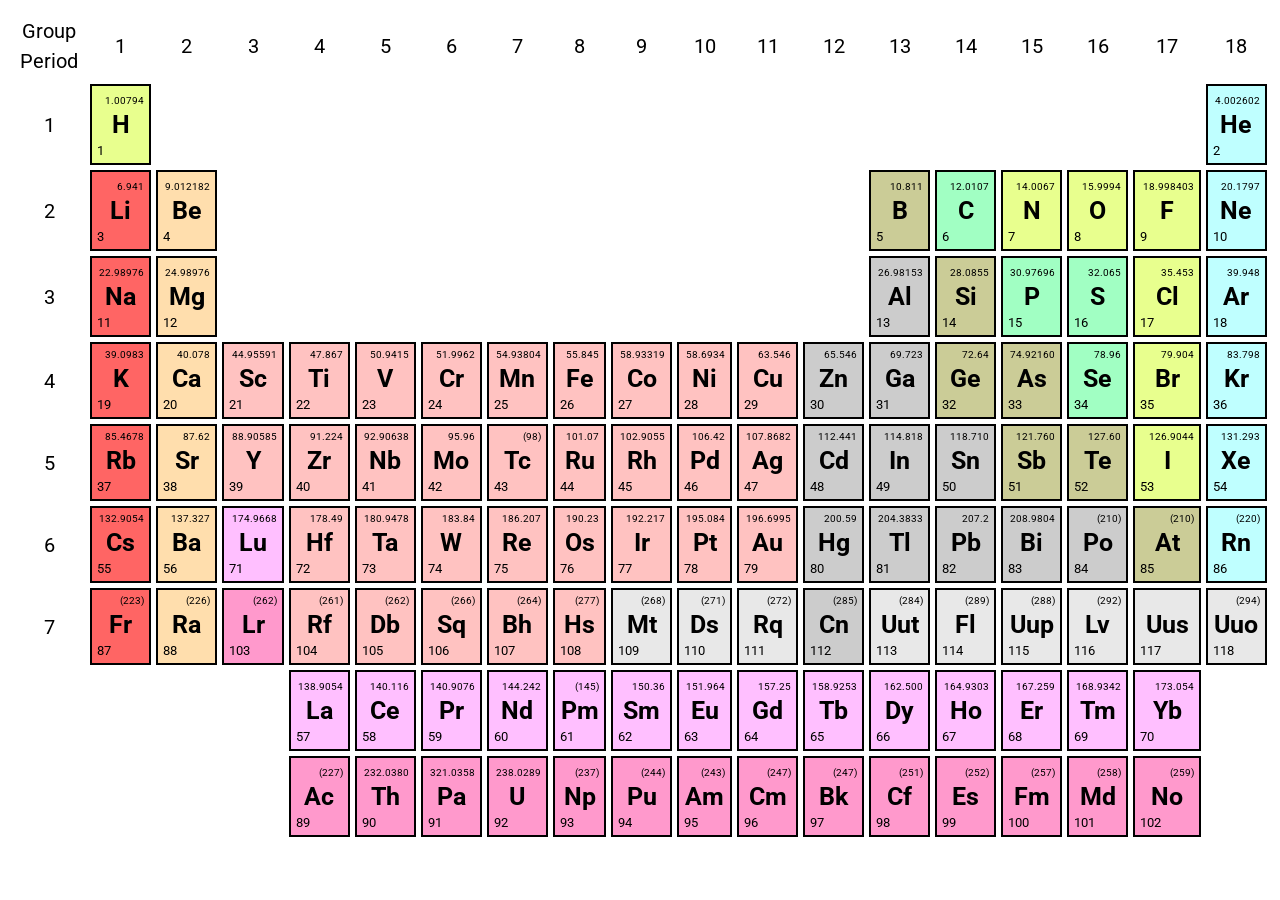
==== commit cc67c98f: "ex00,01,02 corrected" ====
--- a/d00/ex01/mendeleiev.html
+++ b/d00/ex01/mendeleiev.html
@@ -18,7 +18,7 @@
 		@import url('https://fonts.googleapis.com/css?family=Roboto');
 		body {
 			font-family: 'Roboto', sans-serif;
-			background: url("img/background.jpg") repeat;
+			background: url("http://airwheelx.com/wp-content/uploads/2014/11/web-background-images-hd-wallpapers-res-wallpaper-web-page-background-design-blue-pattern-white-cute-hijau-images-hd-wallpapers.jpg") repeat;
 			background-size: 100%;
 		}
 		.divTable{
